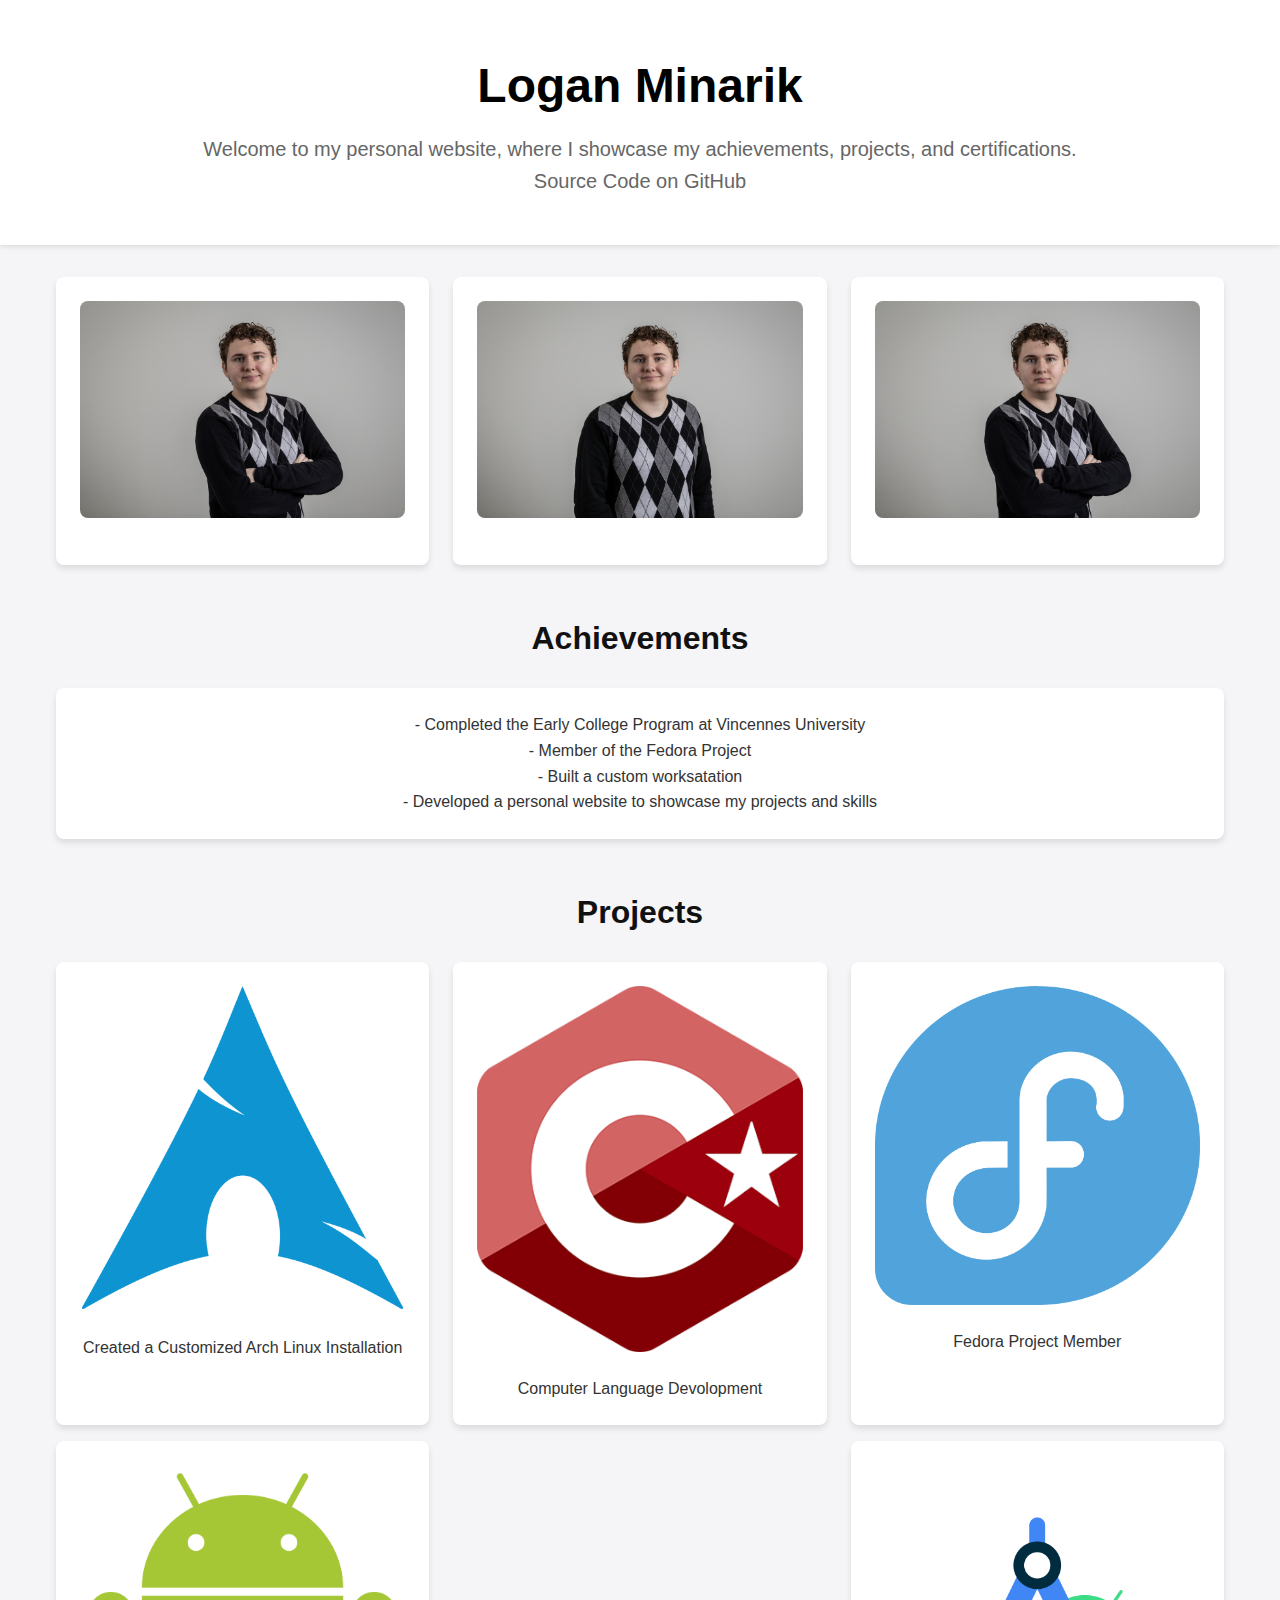
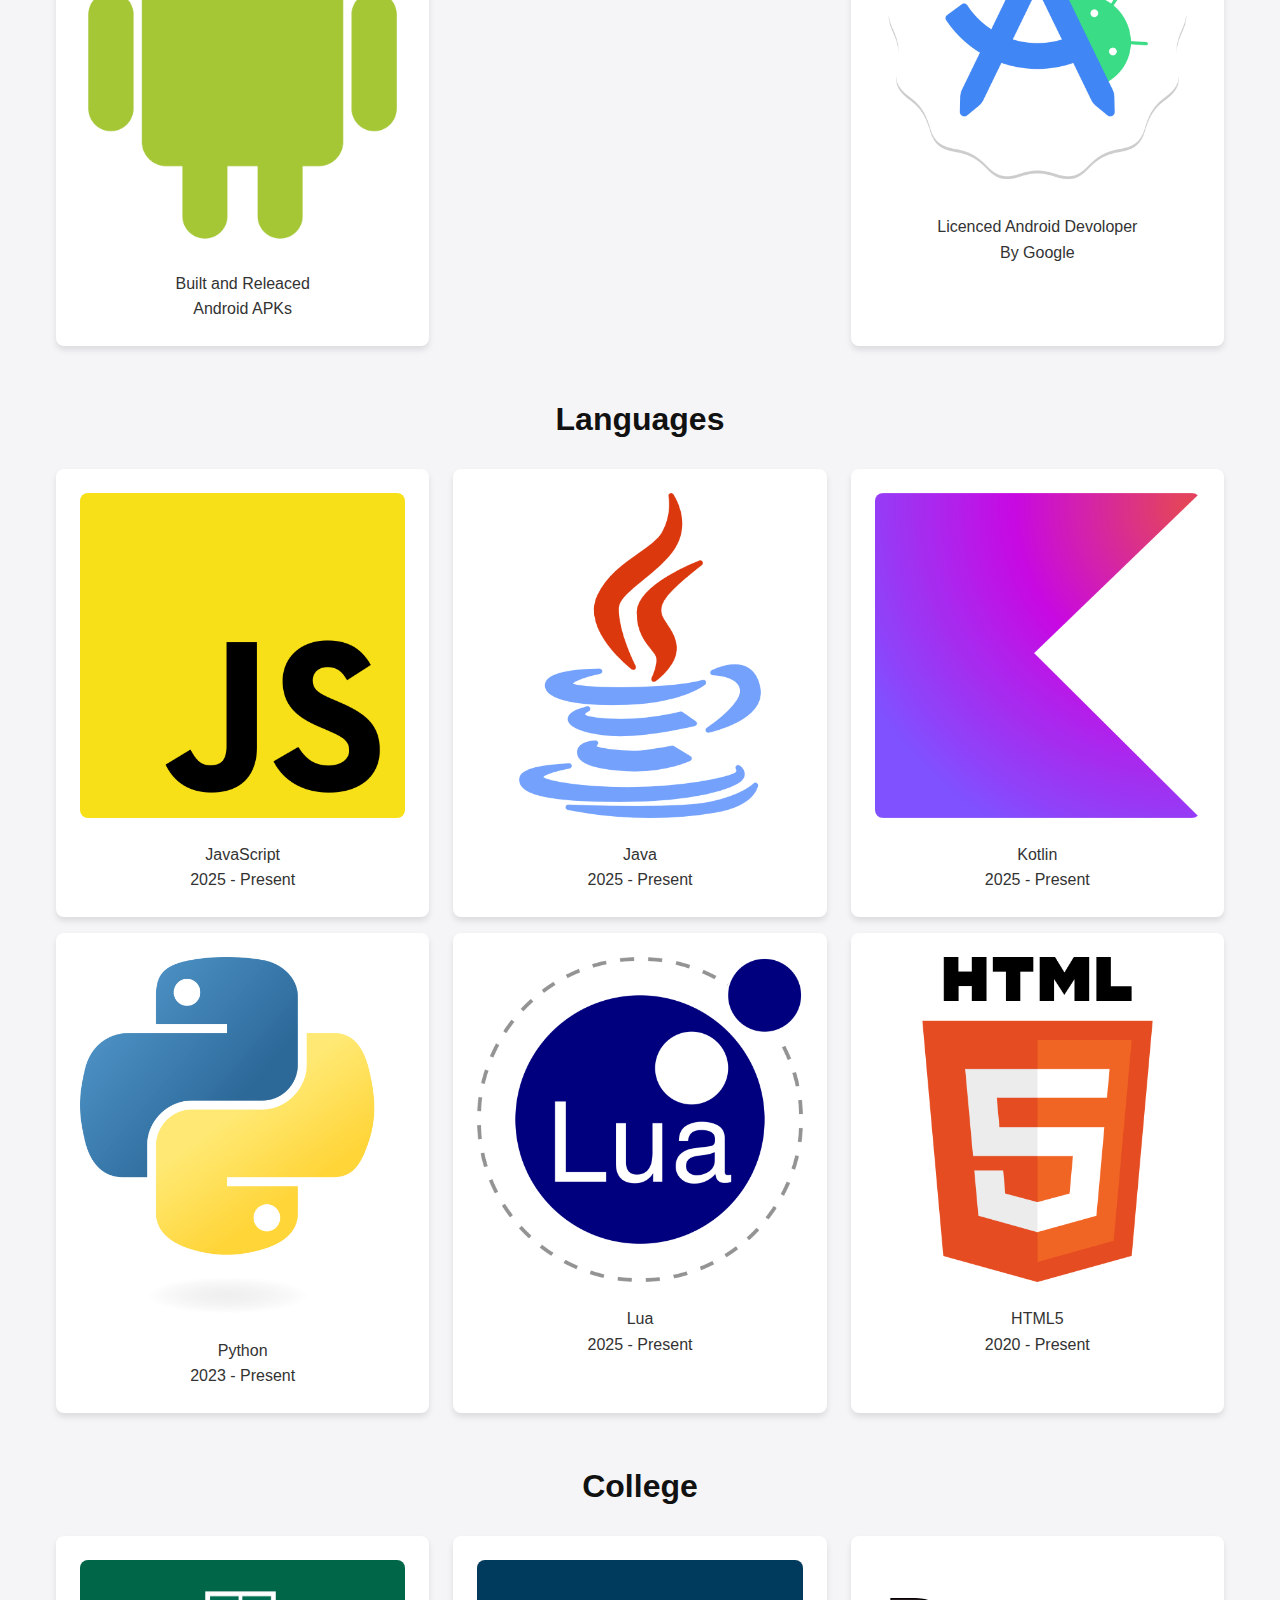
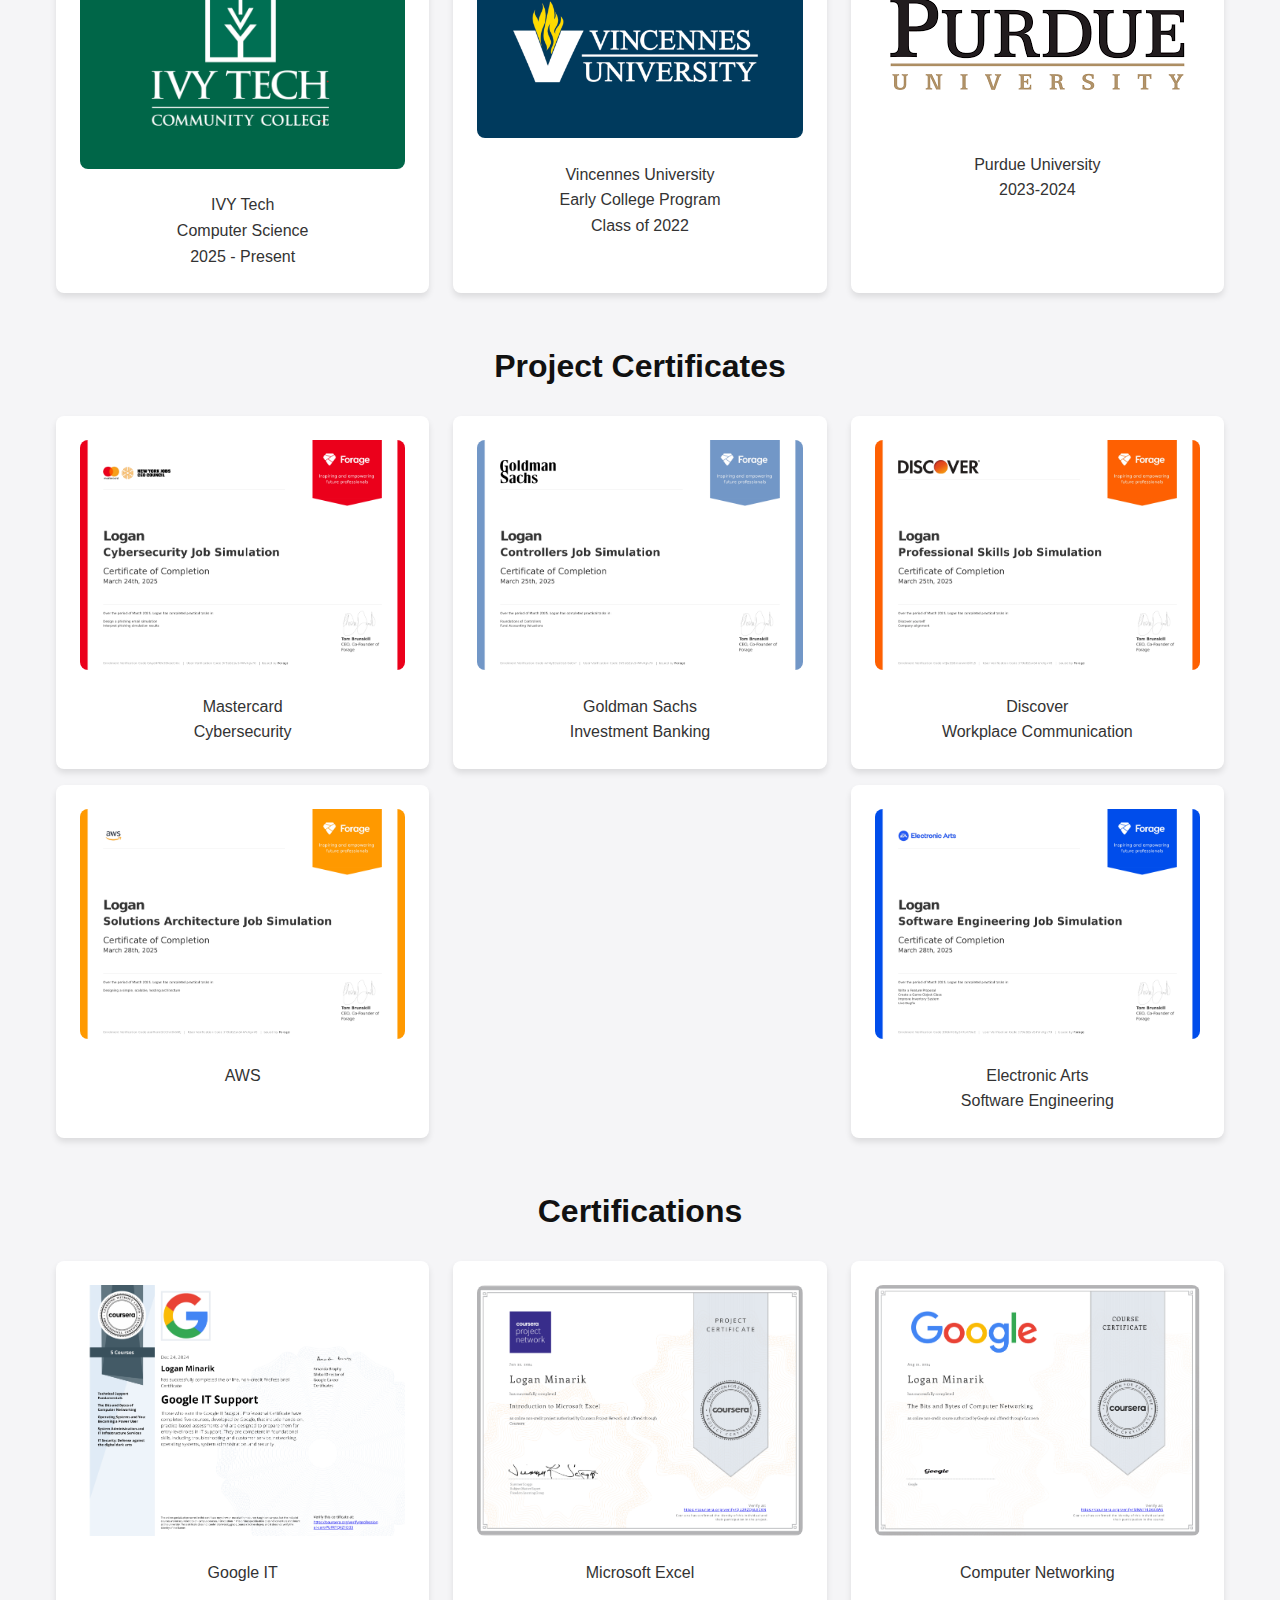
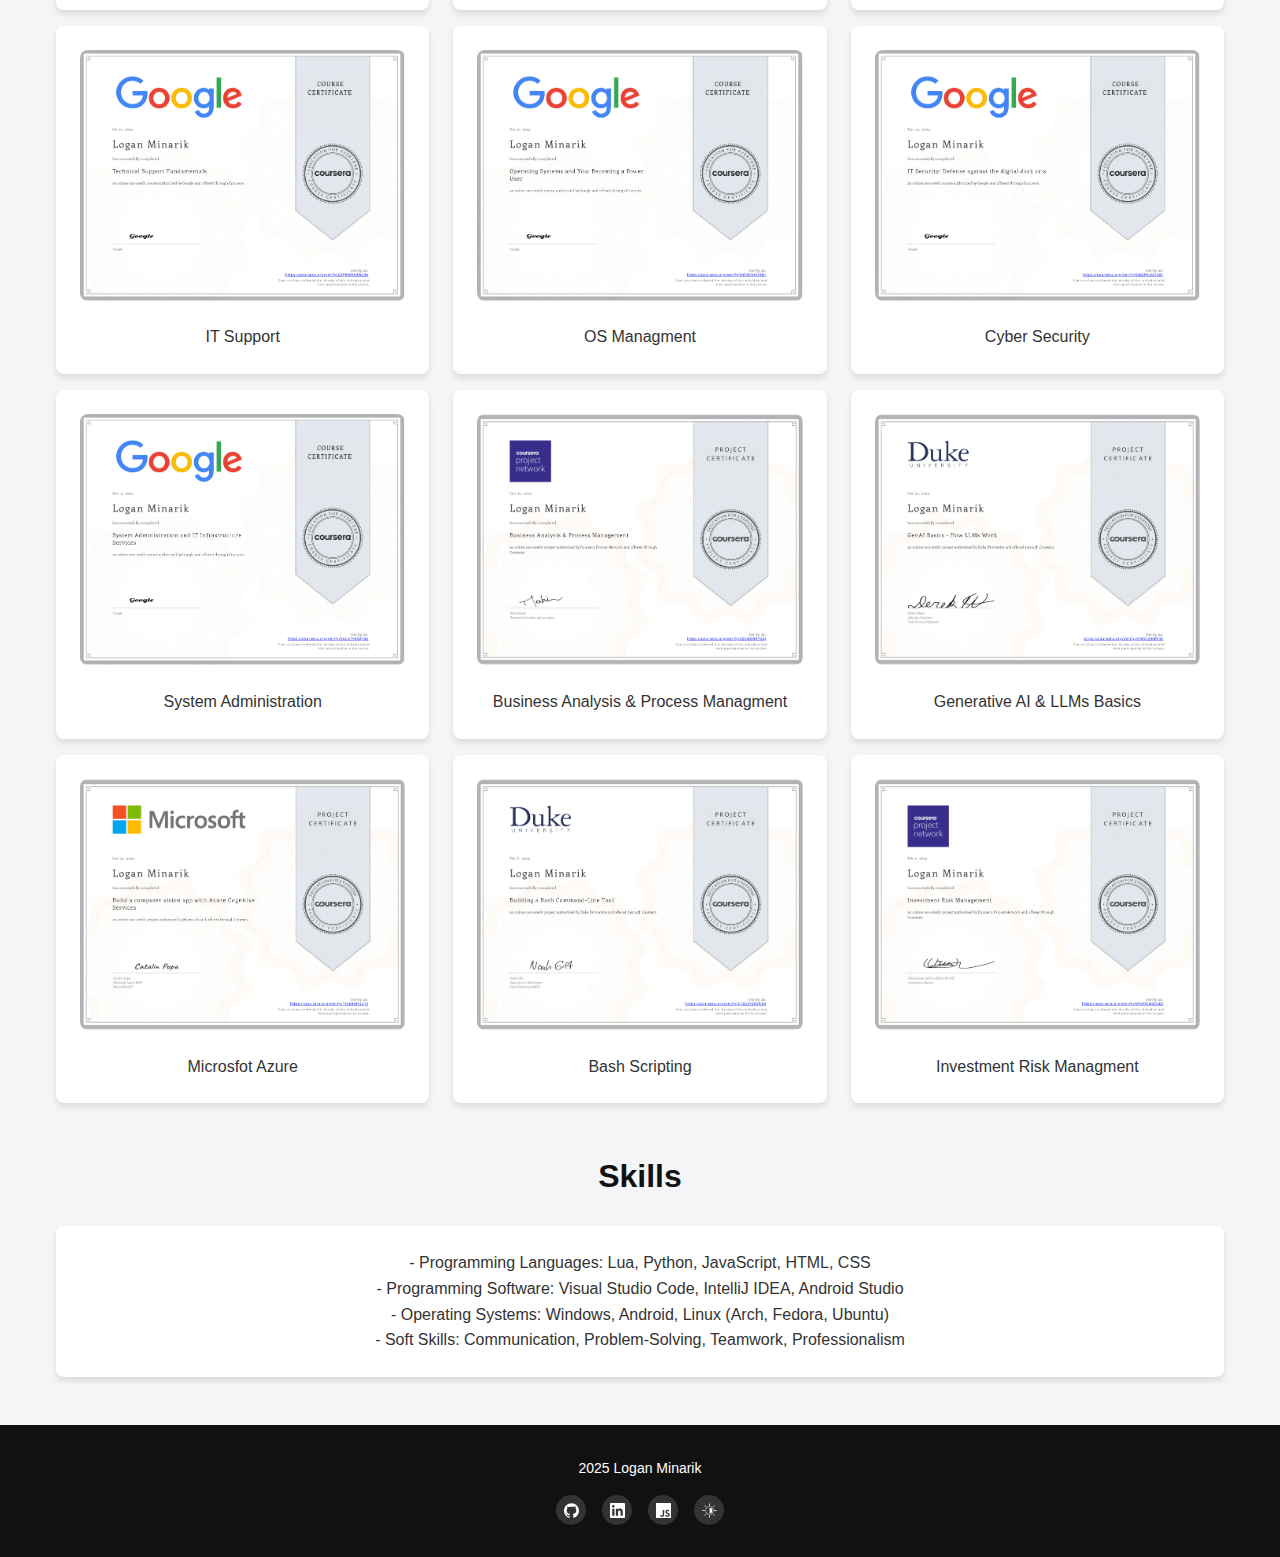
==== index.html @ 0fe046bb "Licenced" ====
<!DOCTYPE html>
<html lang="en">
<head>
    <!-- It is ment to look similar to an Apple UI, very very nice 🦊 btw-->
     <!-- Hey so this is ment to be a free template I made and I tried to make the notes as "very human" in terms of reading, If you have any Qs reach me out at WhatsApp or Facebook since thosee are my "profesional accounts" :3-->
    <meta charset="UTF-8">
    <meta name="viewport" content="width=device-width, initial-scale=1.0">
    <title>Logan Minarik | Personal Website</title>
    <link rel="stylesheet" href="styles.css">
    <style>
        * {
            margin: 0;
            padding: 0;
            box-sizing: border-box;
        }

        body {
            font-family: -apple-system, BlinkMacSystemFont, "Segoe UI", Roboto, "Helvetica Neue", Arial, sans-serif;
            color: #333;
            line-height: 1.6;
            background-color: #f5f5f7;
            margin: 0;
            transition: background-color 1.5s, color 1.5s;
        }

        body.dark-mode {
            background-color: #121212;
            color: #ffffff;
            filter: invert(1);
        }
       
        body.dark-mode header,
        body.dark-mode .card,
        body.dark-mode .yapping-box,
        body.dark-mode footer {
            background-color: #2c2c2c;
            color: #ffffff;
            filter: invert(1);
        }

        body.dark-mode .social-icons a {
            background-color: #333;
            filter: none; /* Keep icons the same in both modes */
        }

        body.dark-mode .social-icons a:hover {
            background-color: #007aff;
            filter: none; /* Keep icons the same in both modes */
        }

        header {
            text-align: center;
            padding: 3rem 1rem;
            background-color: #ffffff;
            box-shadow: 0 2px 5px rgba(0, 0, 0, 0.1);
            transition: background-color 1.5s, color 1.5s;
        }

        header h1 {
            font-size: 3rem;
            color: #000;
            margin-bottom: 0.5rem;
        }

        header p {
            font-size: 1.25rem;
            color: #666;
        }

        .container {
            max-width: 1200px;
            margin: 2rem auto;
            padding: 0 1rem;
        }

        section {
            margin-bottom: 3rem;
        }

        h2 {
            font-size: 2rem;
            margin-bottom: 1.5rem;
            color: #111;
            text-align: center;
        }

        .section-content {
            display: flex;
            flex-wrap: wrap;
            justify-content: space-between;
            gap: 1rem;
        }

        .card {
            background-color: #fff;
            padding: 1.5rem;
            border-radius: 8px;
            box-shadow: 0 4px 6px rgba(0, 0, 0, 0.1);
            flex: 1 1 calc(33.333% - 1rem);
            max-width: calc(33.333% - 1rem);
            text-align: center;
            transition: transform 0.3s ease, box-shadow 0.3s ease;
            cursor: pointer;
        }
        .card:hover {
            transform: scale(1.05);
            box-shadow: 0 10px 20px rgba(0, 0, 0, 0.2);
            z-index: 10;
        }

        .card img {
            max-width: 100%;
            height: auto;
            border-radius: 8px;
            margin-bottom: 1rem;
        }

        .pdf-upload {
            margin-top: 1rem;
            display: block;
            font-size: 0.875rem;
            color: #007aff;
            text-decoration: none;
        }

        footer {
            text-align: center;
            padding: 2rem 1rem;
            background-color: #111;
            color: #fff;
            font-size: 0.875rem;
            transition: background-color 0.3s, color 0.3s;
        }
        .social-icons {
            margin-top: 1rem;
            display: flex;
            justify-content: center;
            gap: 1rem;
        }
        .darkmodeButton {
            display: inline-flex;
            align-items: center;
            justify-content: center;
            width: 30px;
            height: 30px;
            background-color: #333;
            border-radius: 50%;
            text-decoration: none;
            transition: background-color-dark 0.3s ease;
        }
        .darkmodeButton img {
            width: 15px;
            height: 15px;
            filter: invert(1);
        }
        .social-icons a {
            display: inline-flex;
            align-items: center;
            justify-content: center;
            width: 30px;
            height: 30px;
            background-color: #333;
            border-radius: 50%;
            text-decoration: none;
            transition: background-color 0.3s ease, background-color 0.3s, color 0.3s;
        }

        .social-icons a img {
            width: 15px;
            height: 15px;
            filter: invert(1);
        }

        .social-icons a:hover {
            background-color: #007aff;
        }
        .yapping-box {
    background-color: #ffffff;
    color: #333;
    padding: 1.5rem;
    border-radius: 8px;
    box-shadow: 0 4px 6px rgba(0, 0, 0, 0.1);
    text-align: center;
    transition: background-color 1.5s, color 1.5s;
}


    </style>
</head>
<body>
     <script src="backend.js"></script>
     <script src="games/Untitled-3.pyowo"></script>
    <header>
        <h1>Logan Minarik</h1>
        <p>Welcome to my personal website, where I showcase my achievements, projects, and certifications.</p>
        <p>Source Code on GitHub</p>
        
    </header>

    <main class="container">
        <section>
            <div class="section-content">
                <div class="card">
                    <img src="pictures/HeadShots/ivy-02-11-25-9125.jpg" alt="Profile Picture">
                </div>
                <div class="card">
                    <img src="pictures/HeadShots/ivy-02-11-25-9126.jpg" alt="Profile Picture">
                </div>
                <div class="card">
                    <img src="pictures/HeadShots/ivy-02-11-25-9124.jpg" alt="Profile Picture">
                </div>

            </div>
        </section>
        
        <section>
            <h2>Achievements</h2>
            <div class="yapping-box">
                <p>
                    - Completed the Early College Program at Vincennes University<br>
                    - Member of the Fedora Project<br>
                    - Built a custom worksatation<br>
                    - Developed a personal website to showcase my projects and skills<br>
                </p>
            </div>
        </section>

        <section>
            <h2>Projects</h2>
            <div class="section-content">
                <div class="card">
                    <img src="icons/archlinux.png" alt="Project Image">
                    <p>Created a Customized Arch Linux Installation</p>
                </div>
                <!-- Note for self add more cards as needed -->
                <div class="card">
                    <img href="https://www.linkedin.com/in/logan-minarik-9897492a4/" src="icons/C★_Logo.png" alt="Project Image">
                    <p>Computer Language Devolopment</p>
                </div>

                <div class="card">
                    <img src="icons/Fedora_icon_(2021).png" alt="Project Image">
                    <p>Fedora Project Member</p>
                </div>
                <div class="card">
                    <img src="icons/Android.png" alt="Project Image">
                    <p>Built and Releaced</p>
                    <p>Android APKs</p>
                </div> 
                <div class="card">
                    <img src="icons/AndroidStudio.png" alt="Project Image">
                    <p>Licenced Android Devoloper</p>
                    <p>By Google</p>
                    
                </div>
                
            </div>
            
        </section>

        <section>
            <h2>Languages</h2>
            <div class="section-content">
            

            <div class="card">
                <img src="icons/JavaScript.png" alt="Project Image">
                <p>JavaScript</p>
                <p>2025 - Present</p>
            </div>
            <div class="card">
                <img src="icons/Java.png" alt="Project Image">
                <p>Java</p>
                <p>2025 - Present</p>
            </div>
            <div class="card">
                <img src="icons/Kotlin.png" alt="Project Image">
                <p>Kotlin</p>
                <p>2025 - Present</p>
            </div>
            <div class="card">
                <img src="icons/Pyhton.png" alt="Project Image">
                <p>Python</p>
                <p>2023 - Present</p>
            </div>
            <div class="card">
                <img src="icons/Lua.png" alt="Project Image">
                <p>Lua</p>
                <p>2025 - Present</p>
            </div>
            <div class="card">
                <img src="icons/HTML5.png" alt="Project Image">
                <p>HTML5</p>
                <p>2020 - Present</p>
        </section>

        <section>
            <h2>College</h2>
            <div class="section-content">
                <div class="card">
                    <img src="icons/Ivy-tech-hori.webp" alt="College Image">
                    <p>IVY Tech</p>
                    <p>Computer Science</p>
                    <p>2025 - Present</p>
                </div>
                <div class="card">
                    <img src="icons/Screen-Shot-2023-02-27-at-6.23.55-PM.png" alt="College Image">
                    <p>Vincennes University</p>
                    <p>Early College Program</p>
                    <p>Class of 2022</p>
                </div>
                <div class="card">
                    <img src="icons/Purdue.png" alt="College Image">
                    <p>Purdue University</p>
                    <p></p>
                    <p>2023-2024</p>
                </div>
                <!-- Hehe same as last add more cards as needed -->
            </div>
        </section>

        <section>
            <h2>Project Certificates</h2>
            <div class="section-content">
                <div class="card">
                    <img src="pdfs→png/MasterCardCybersecurityJobSim.png" alt="Project Image">
                    <p>Mastercard</p>
                    <p>Cybersecurity</p>
                </div>

                <div class="card">
                    <img src="pdfs→png/Forage Goldman Sachs.png" alt="Project Image">
                    <p>Goldman Sachs</p>
                    <p>Investment Banking</p>
                </div>
                <div class="card">
                    <img src="pdfs→webp/Forage Discover.webp" alt="Project Image">
                    <p>Discover</p>
                    <p>Workplace Communication</p>
                </div>
                <div class="card">
                    <img src="pdfs→png/Forage AWS.png" alt="Project Image">
                    <p>AWS</p>
                    <p></p>
                </div>
                <div class="card">
                    <img src="pdfs→png/Forage EA.png" alt="Project Image">
                    <p>Electronic Arts</p>
                    <p>Software Engineering</p>
                </div>
            </div>
        </section>

        <section>
            <h2>Certifications</h2>
            <div class="section-content">
                <div class="card">
                    <img src="pdfs→png/Coursera PUFRTQXZ1D33.png" alt="Project Image">
                    <p>Google IT</p>
                    <a class="image/png" img src="Coursera PUFRTQXZ1D33.png" target=""></a>
                
                </div>
                <div class="card">
                    <img src="pdfs→png/Coursera QU2RZQ6LECKN.png" alt="Project Image">
                    <p>Microsoft Excel</p>
                    <a class="image/png" img src="Coursera PUFRTQXZ1D33.png" target=""></a>
                
                </div>
                <div class="card">
                    <img src="pdfs→png/Coursera MNA174D6X4WS.png" alt="Project Image">
                    <p>Computer Networking</p>
                    <a class="image/png" img src="Coursera PUFRTQXZ1D33.png" target=""></a>
                
                </div>
                <div class="card">
                    <img src="pdfs→png/Coursera CXPRWHR3WL9A.png" alt="Project Image">
                    <p>IT Support</p>
                    <a class="image/png" img src="Coursera PUFRTQXZ1D33.png" target=""></a>
                
                </div>
                <div class="card">
                    <img src="pdfs→png/Coursera 94V8VNJX19B1.png" alt="Project Image">
                    <p>OS Managment</p>
                    <a class="image/png" img src="Coursera PUFRTQXZ1D33.png" target=""></a>
                
                </div>
                <div class="card">
                    <img src="pdfs→png/Coursera 546ZPAUUYU81.png" alt="Project Image">
                    <p>Cyber Security</p>
                    <a class="image/png" img src="Coursera PUFRTQXZ1D33.png" target=""></a>
                
                </div>
                <div class="card">
                    <img src="pdfs→png/Coursera 5KLNTY03QY4K.png" alt="Project Image">
                    <p>System Administration</p>
                    <a class="image/png" img src="Coursera PUFRTQXZ1D33.png" target=""></a>
                
                </div>
                <div class="card">
                    <img src="pdfs→png/Coursera XZC8IDRKYGXJ.png" alt="Project Image">
                    <p>Business Analysis & Process Managment</p>
                    <a class="image/png" img src="Coursera PUFRTQXZ1D33.png" target=""></a>
                </div>
                <div class="card">
                    <img src="pdfs→png/Coursera ICW7L930RF3S.png" alt="Project Image">
                    <p>Generative AI & LLMs Basics</p>
                    <a class="image/png" img src="Coursera PUFRTQXZ1D33.png" target=""></a>
                </div>
                
                <div class="card">
                    <img src="pdfs→png/Coursera 11S6BIBYLSTS.png" alt="Project Image">
                    <p>Microsfot Azure</p>
                    <a class="image/png" img src="Coursera PUFRTQXZ1D33.png" target=""></a>
                </div>
                <div class="card">
                    <img src="pdfs→png/Coursera C7GI3Y2YQK3H.png" alt="Project Image">
                    <p>Bash Scripting</p>
                    <a class="image/png" img src="Coursera PUFRTQXZ1D33.png" target=""></a>
                </div>
                <div class="card">
                    <img src="pdfs→png/Coursera HPVAYCN3CGEE.png" alt="Project Image">
                    <p>Investment Risk Managment</p>
                    <a class="image/png" img src="Coursera PUFRTQXZ1D33.png" target=""></a>
                </div>
            </div>
        <!-- Add more cards as needed :3 -->
        </section>
        <section>
            <h2>Skills</h2>
            <div class="yapping-box">
                <p>
                    - Programming Languages: Lua, Python, JavaScript, HTML, CSS<br>
                    - Programming Software: Visual Studio Code, IntelliJ IDEA, Android Studio<br>
                    - Operating Systems: Windows, Android, Linux (Arch, Fedora, Ubuntu)<br>
                    - Soft Skills: Communication, Problem-Solving, Teamwork, Professionalism<br>
                </p>
            </div>
        </section>
    </main>

    <footer>
        2025 Logan Minarik
        <div class="social-icons">
            <a href="https://github.com/LoganMinarik" target="_blank"><img src="icons/github.svg" alt="GitHub"></a>
            <a href="https://www.linkedin.com/in/logan-minarik-9897492a4/" target="_blank"><img src="icons/linkedin.svg" alt="LinkedIn"></a>
            <a href="https://loganminarik.github.io/DungeonJS/" target="_blank"><img src="icons/javascript.svg" alt="Game"></a>
            <a herf="dark-mode-toggle" id="dark-mode-toggle" target="_blank"><img src ="icons/darkmode.png"></a>  
        </div>
            <!-- Add more icons here -->
    </footer>
</body>
</html>
<!--To anyone reading this, Thankyou-->
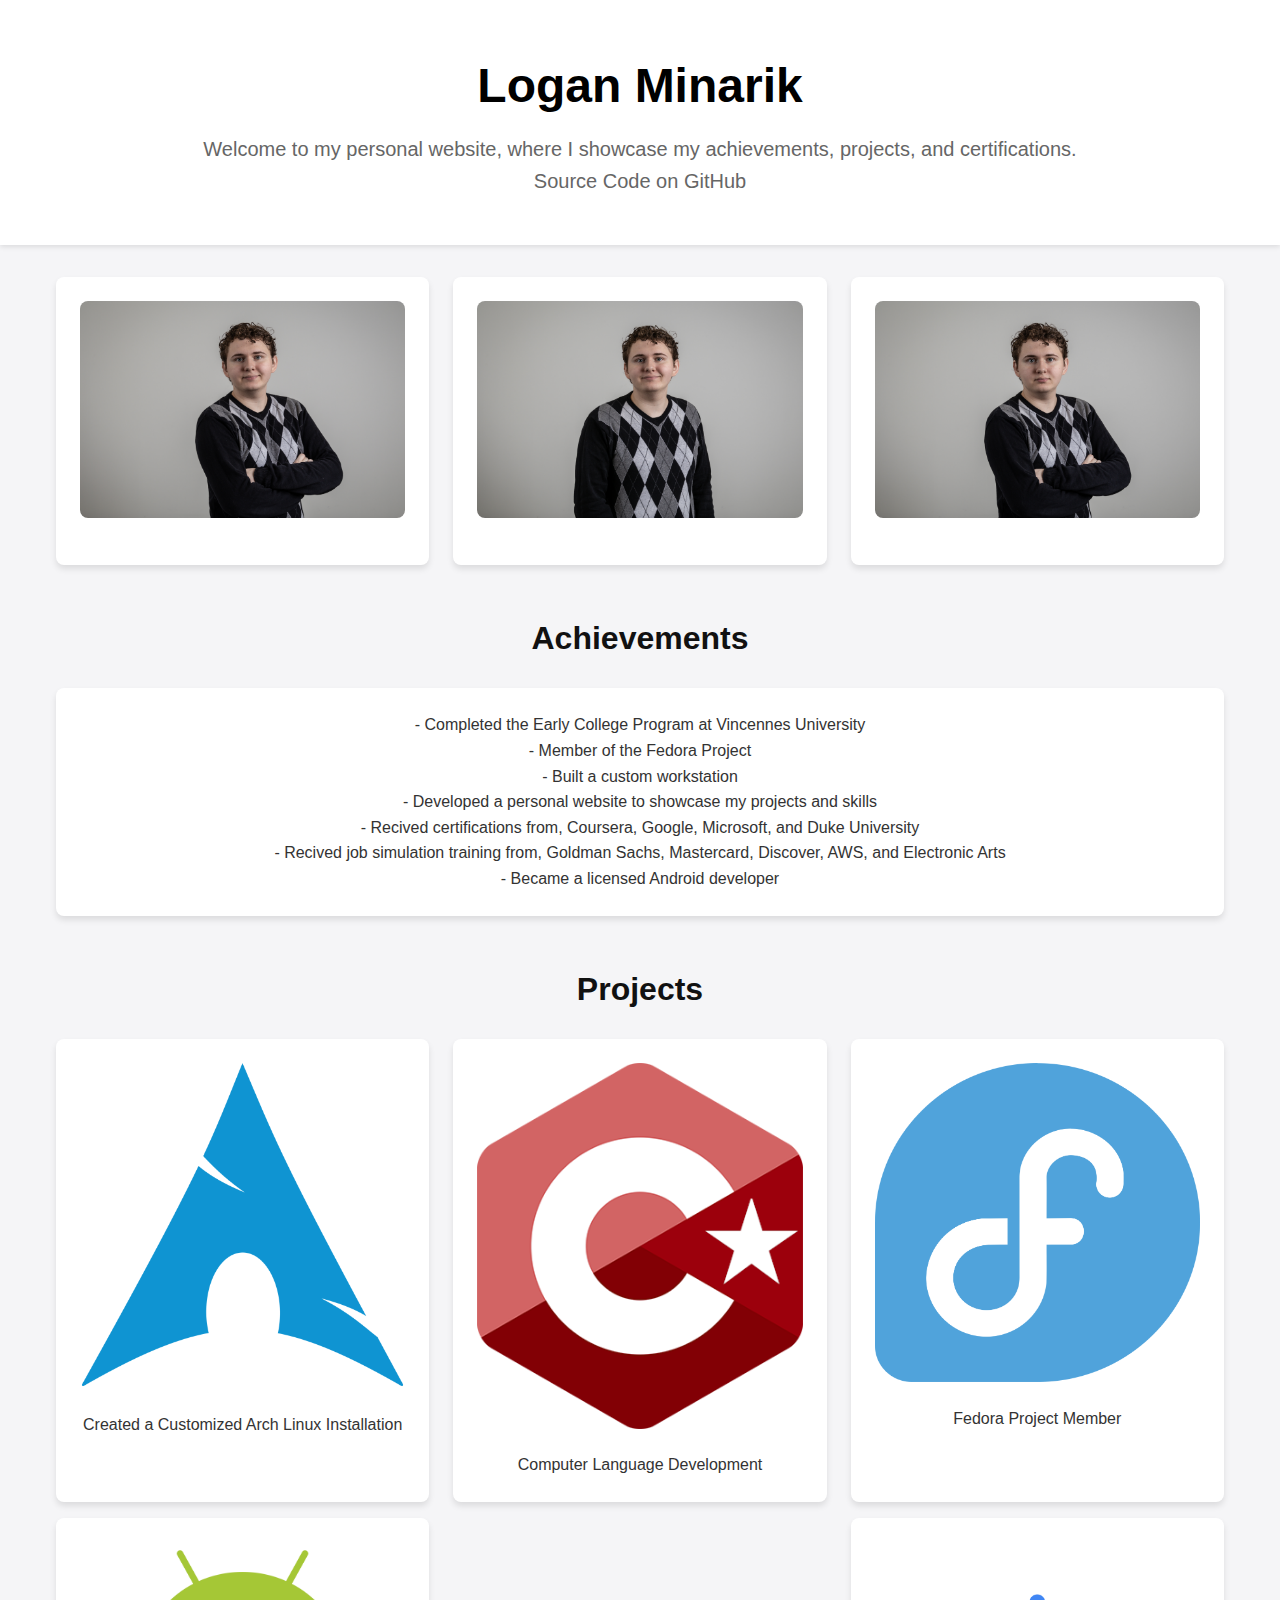
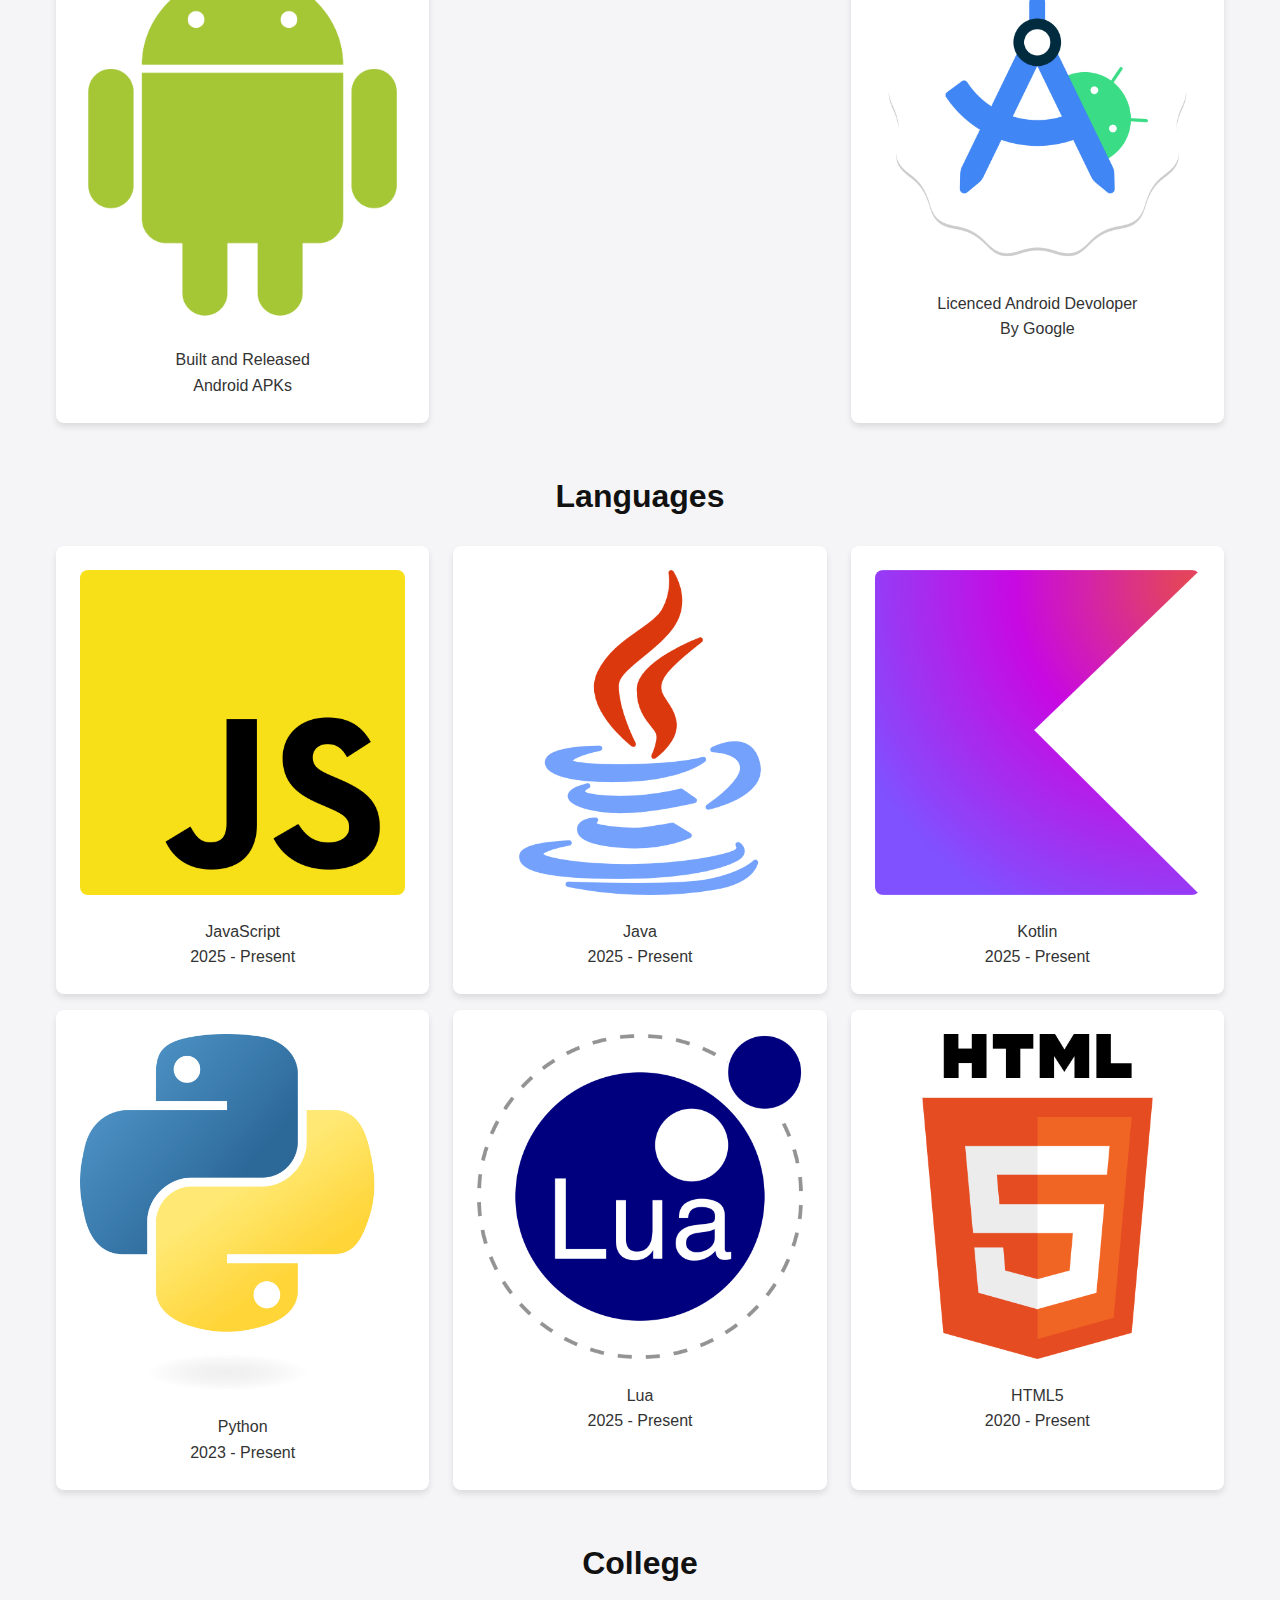
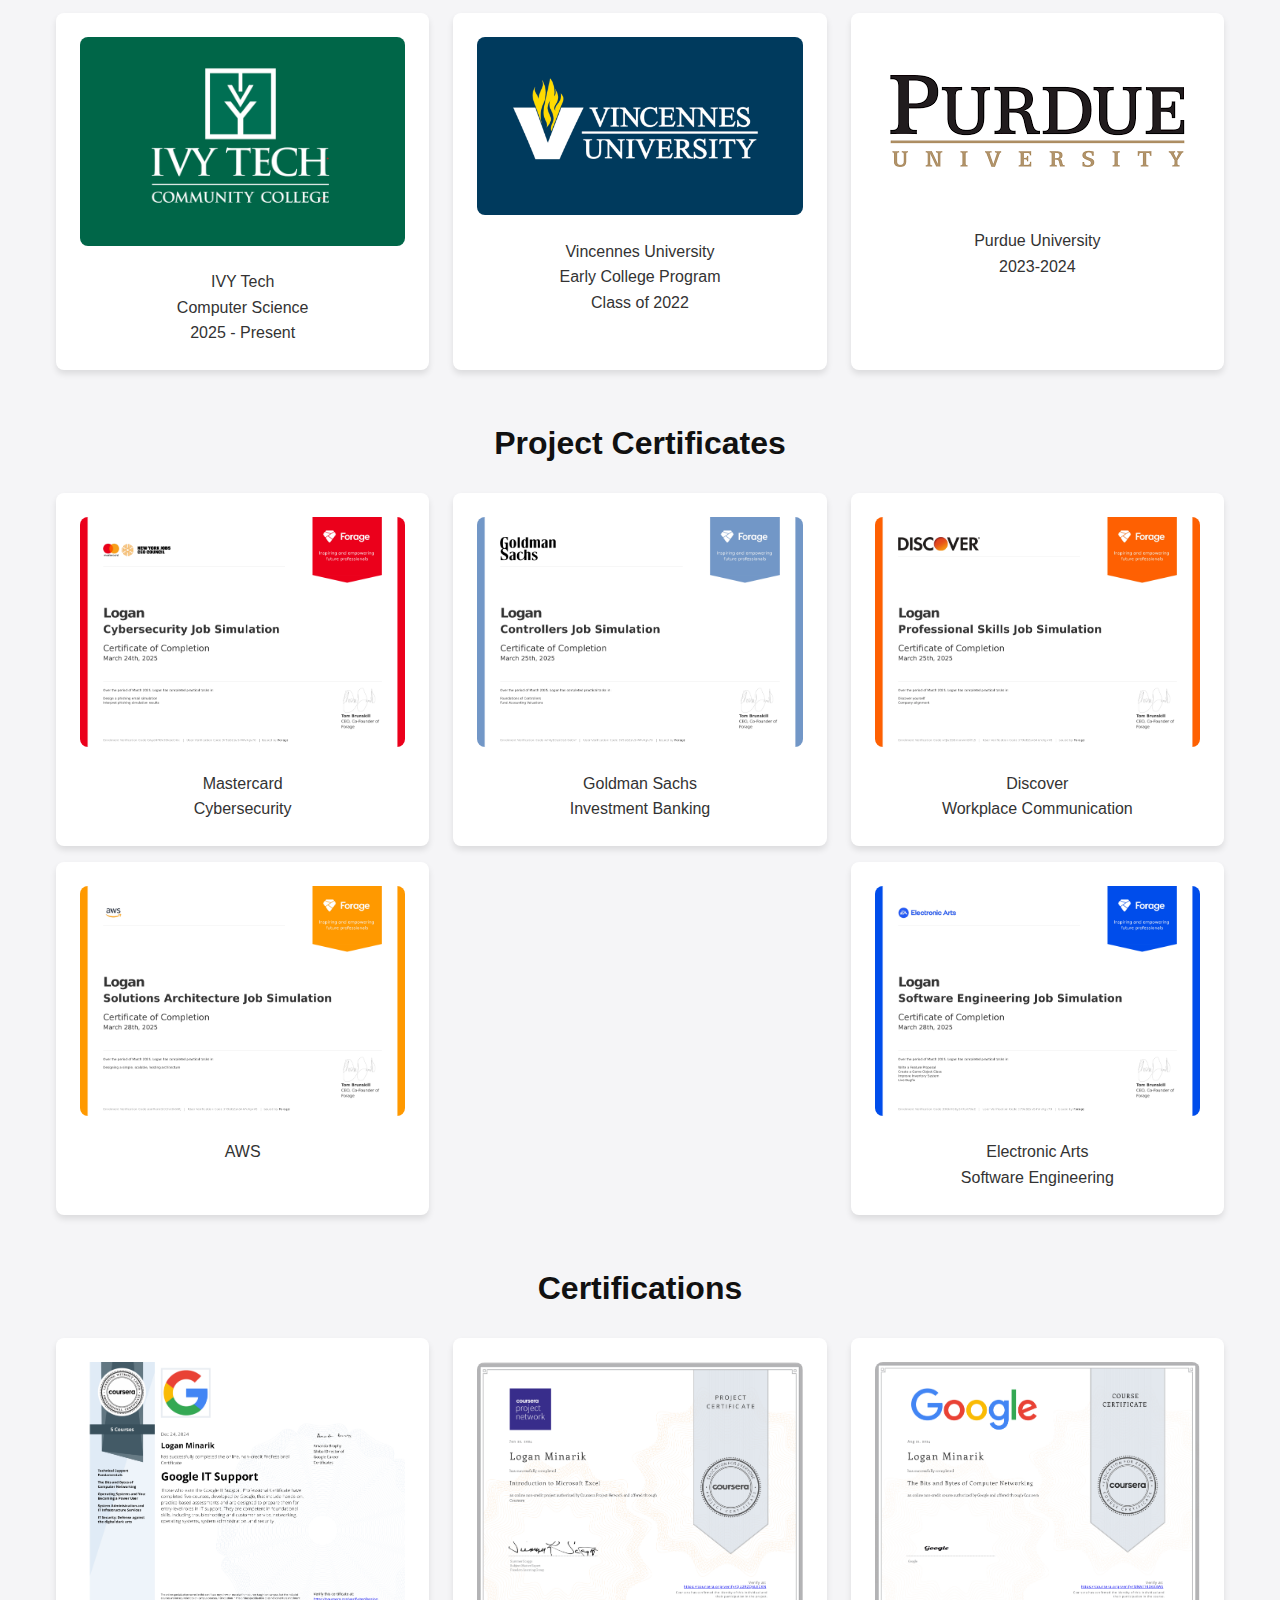
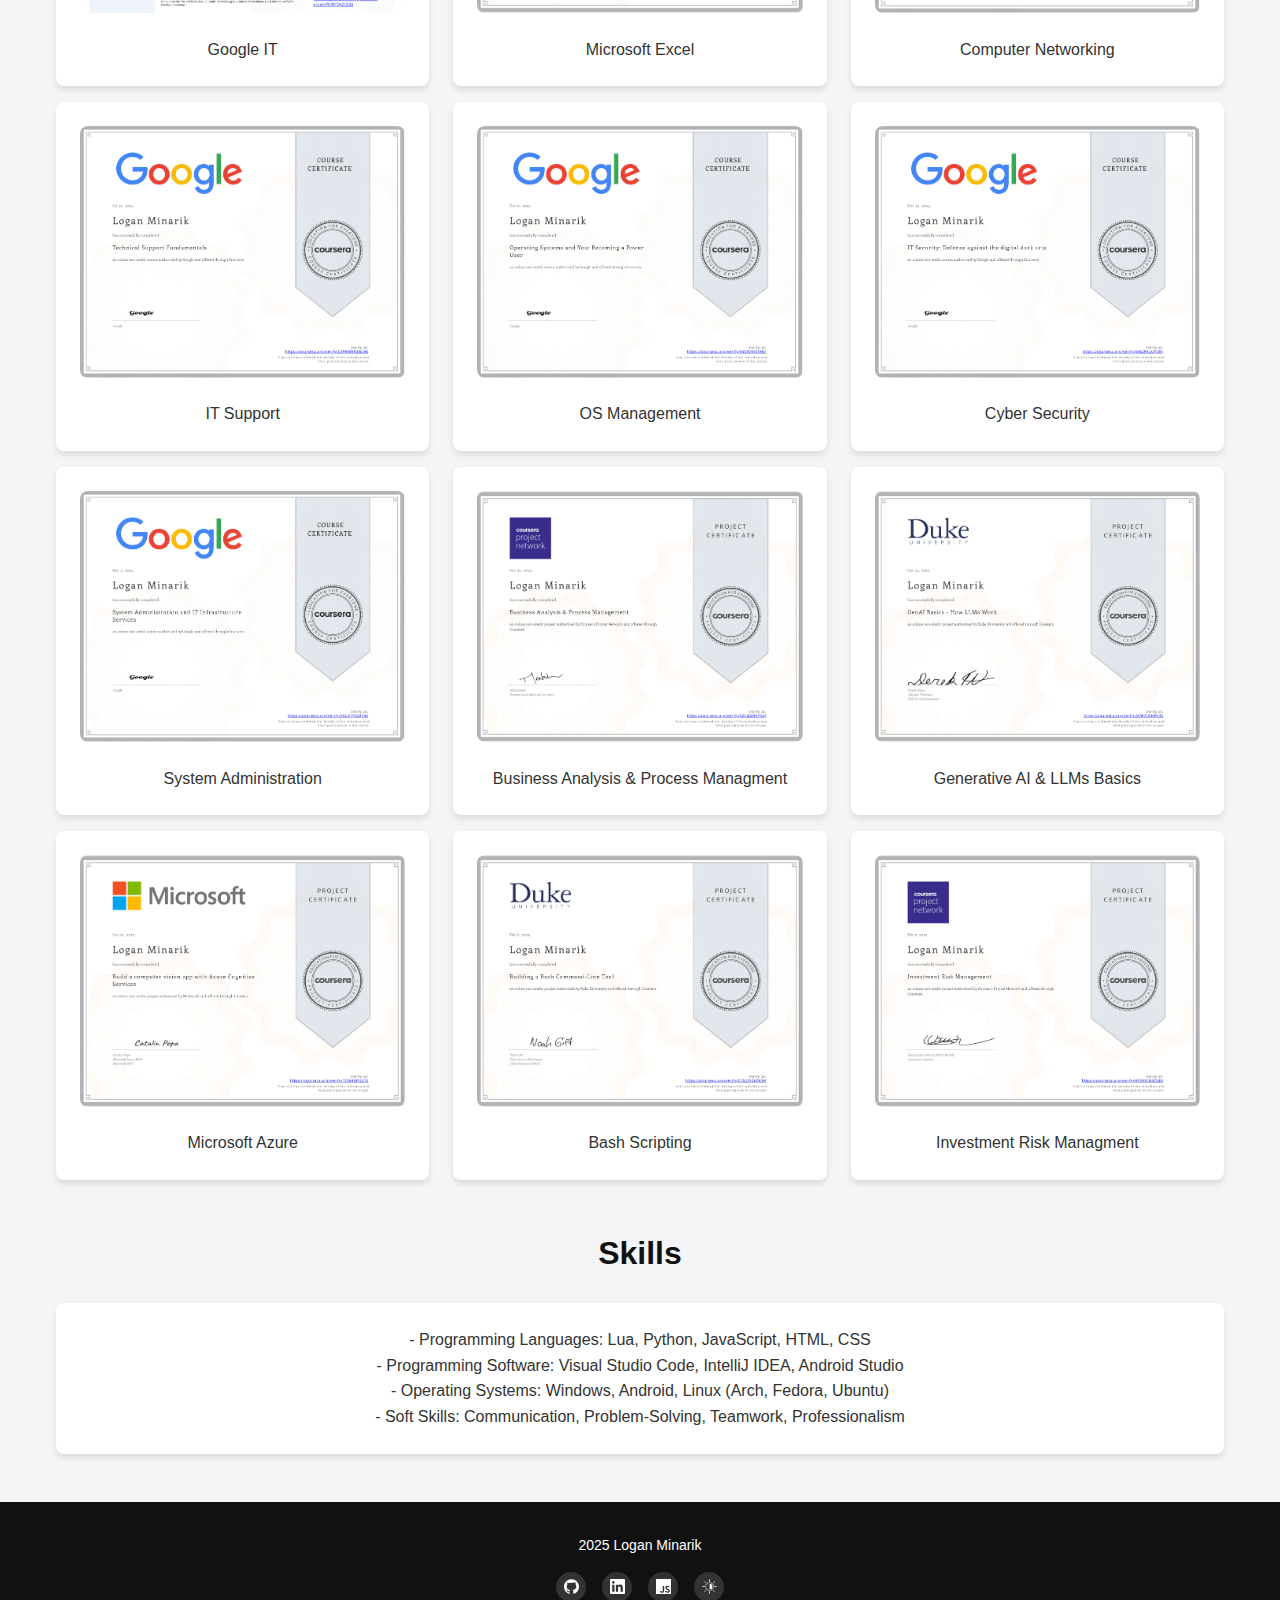
==== commit fbd9514c: "I fixed some spelling mistakes" ====
--- a/index.html
+++ b/index.html
@@ -219,8 +219,11 @@
                 <p>
                     - Completed the Early College Program at Vincennes University<br>
                     - Member of the Fedora Project<br>
-                    - Built a custom worksatation<br>
+                    - Built a custom workstation<br>
                     - Developed a personal website to showcase my projects and skills<br>
+                    - Recived certifications from, Coursera, Google, Microsoft, and Duke University<br>
+                    - Recived job simulation training from, Goldman Sachs, Mastercard, Discover, AWS, and Electronic Arts<br>
+                    - Became a licensed Android developer<br>
                 </p>
             </div>
         </section>
@@ -235,7 +238,7 @@
                 <!-- Note for self add more cards as needed -->
                 <div class="card">
                     <img href="https://www.linkedin.com/in/logan-minarik-9897492a4/" src="icons/C★_Logo.png" alt="Project Image">
-                    <p>Computer Language Devolopment</p>
+                    <p>Computer Language Development</p>
                 </div>
 
                 <div class="card">
@@ -244,7 +247,7 @@
                 </div>
                 <div class="card">
                     <img src="icons/Android.png" alt="Project Image">
-                    <p>Built and Releaced</p>
+                    <p>Built and Released</p>
                     <p>Android APKs</p>
                 </div> 
                 <div class="card">
@@ -279,7 +282,7 @@
                 <p>2025 - Present</p>
             </div>
             <div class="card">
-                <img src="icons/Pyhton.png" alt="Project Image">
+                <img src="icons/Python.png" alt="Project Image">
                 <p>Python</p>
                 <p>2023 - Present</p>
             </div>
@@ -380,7 +383,7 @@
                 </div>
                 <div class="card">
                     <img src="pdfs→png/Coursera 94V8VNJX19B1.png" alt="Project Image">
-                    <p>OS Managment</p>
+                    <p>OS Management</p>
                     <a class="image/png" img src="Coursera PUFRTQXZ1D33.png" target=""></a>
                 
                 </div>
@@ -409,7 +412,7 @@
                 
                 <div class="card">
                     <img src="pdfs→png/Coursera 11S6BIBYLSTS.png" alt="Project Image">
-                    <p>Microsfot Azure</p>
+                    <p>Microsoft Azure</p>
                     <a class="image/png" img src="Coursera PUFRTQXZ1D33.png" target=""></a>
                 </div>
                 <div class="card">
@@ -433,6 +436,7 @@
                     - Programming Software: Visual Studio Code, IntelliJ IDEA, Android Studio<br>
                     - Operating Systems: Windows, Android, Linux (Arch, Fedora, Ubuntu)<br>
                     - Soft Skills: Communication, Problem-Solving, Teamwork, Professionalism<br>
+                    
                 </p>
             </div>
         </section>
@@ -444,7 +448,7 @@
             <a href="https://github.com/LoganMinarik" target="_blank"><img src="icons/github.svg" alt="GitHub"></a>
             <a href="https://www.linkedin.com/in/logan-minarik-9897492a4/" target="_blank"><img src="icons/linkedin.svg" alt="LinkedIn"></a>
             <a href="https://loganminarik.github.io/DungeonJS/" target="_blank"><img src="icons/javascript.svg" alt="Game"></a>
-            <a herf="dark-mode-toggle" id="dark-mode-toggle" target="_blank"><img src ="icons/darkmode.png"></a>  
+            <a href="dark-mode-toggle" id="dark-mode-toggle" target="_blank"><img src ="icons/darkmode.png"></a>  
         </div>
             <!-- Add more icons here -->
     </footer>
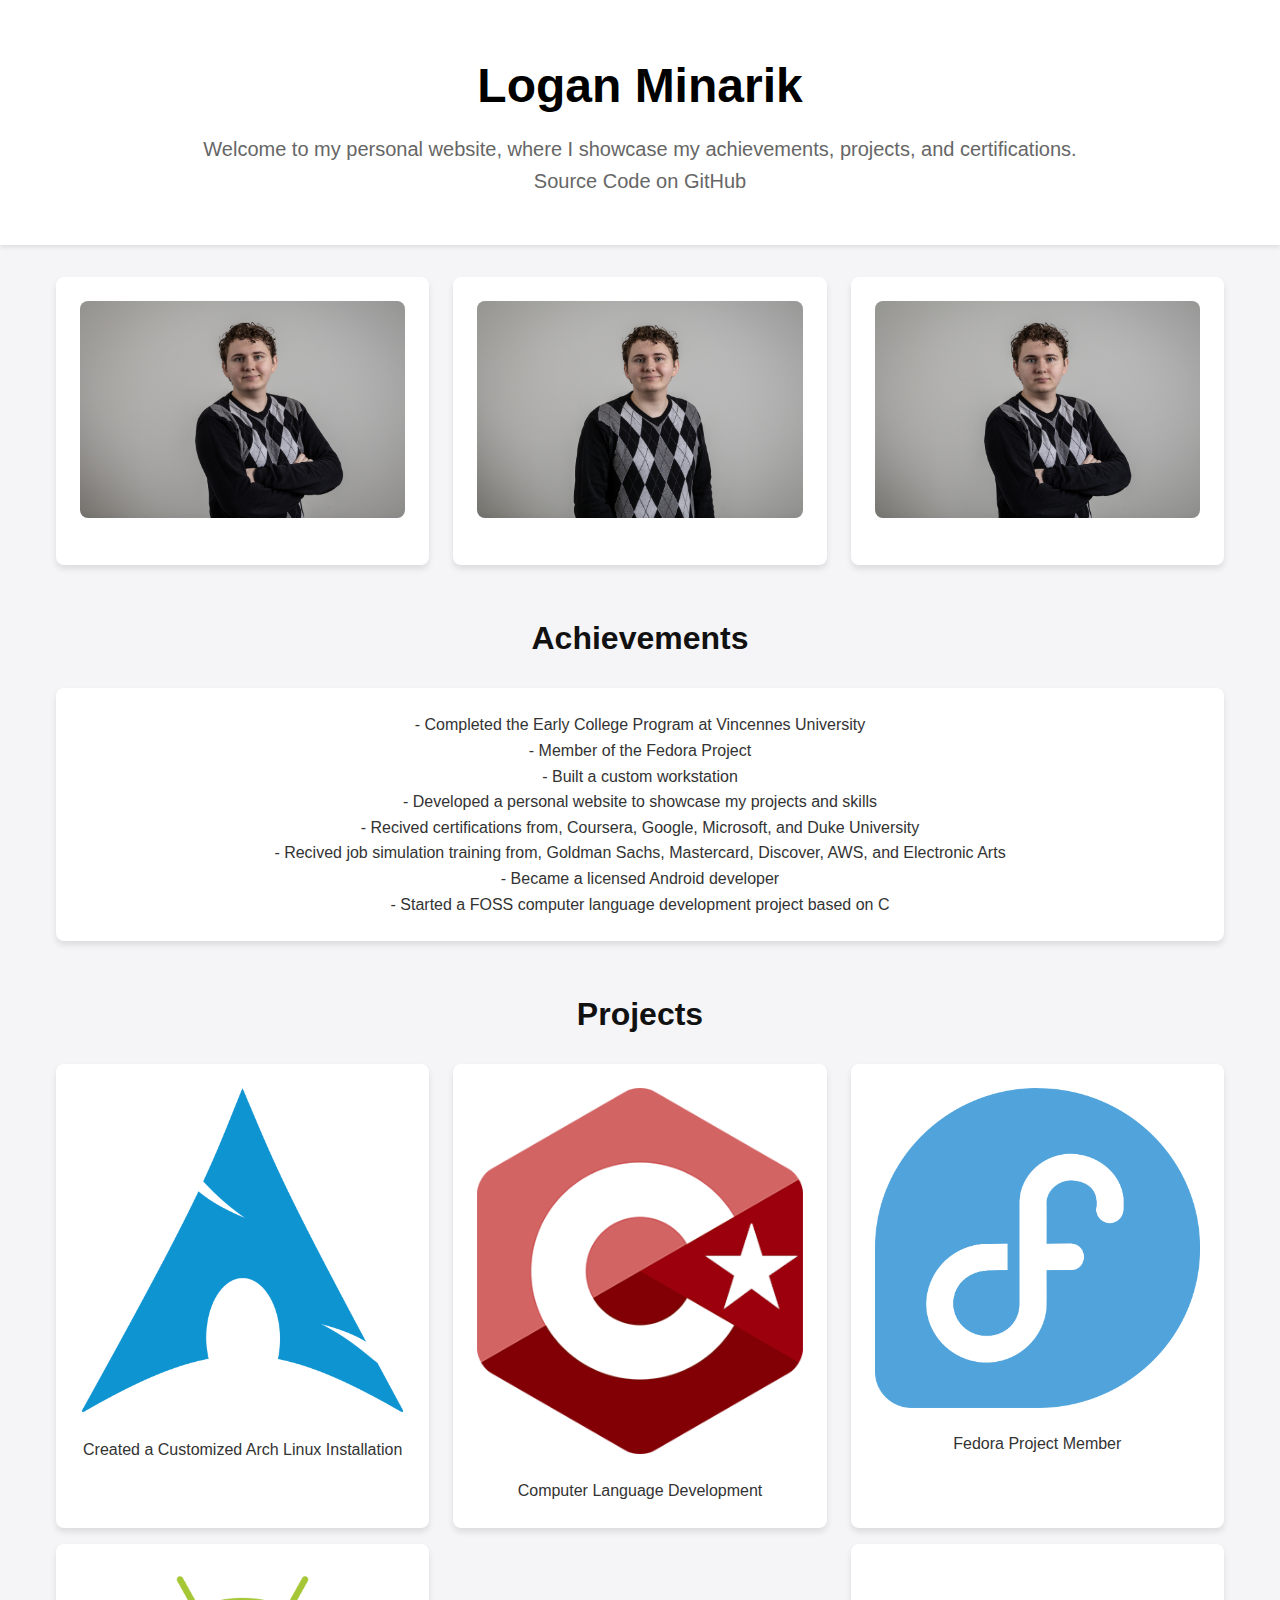
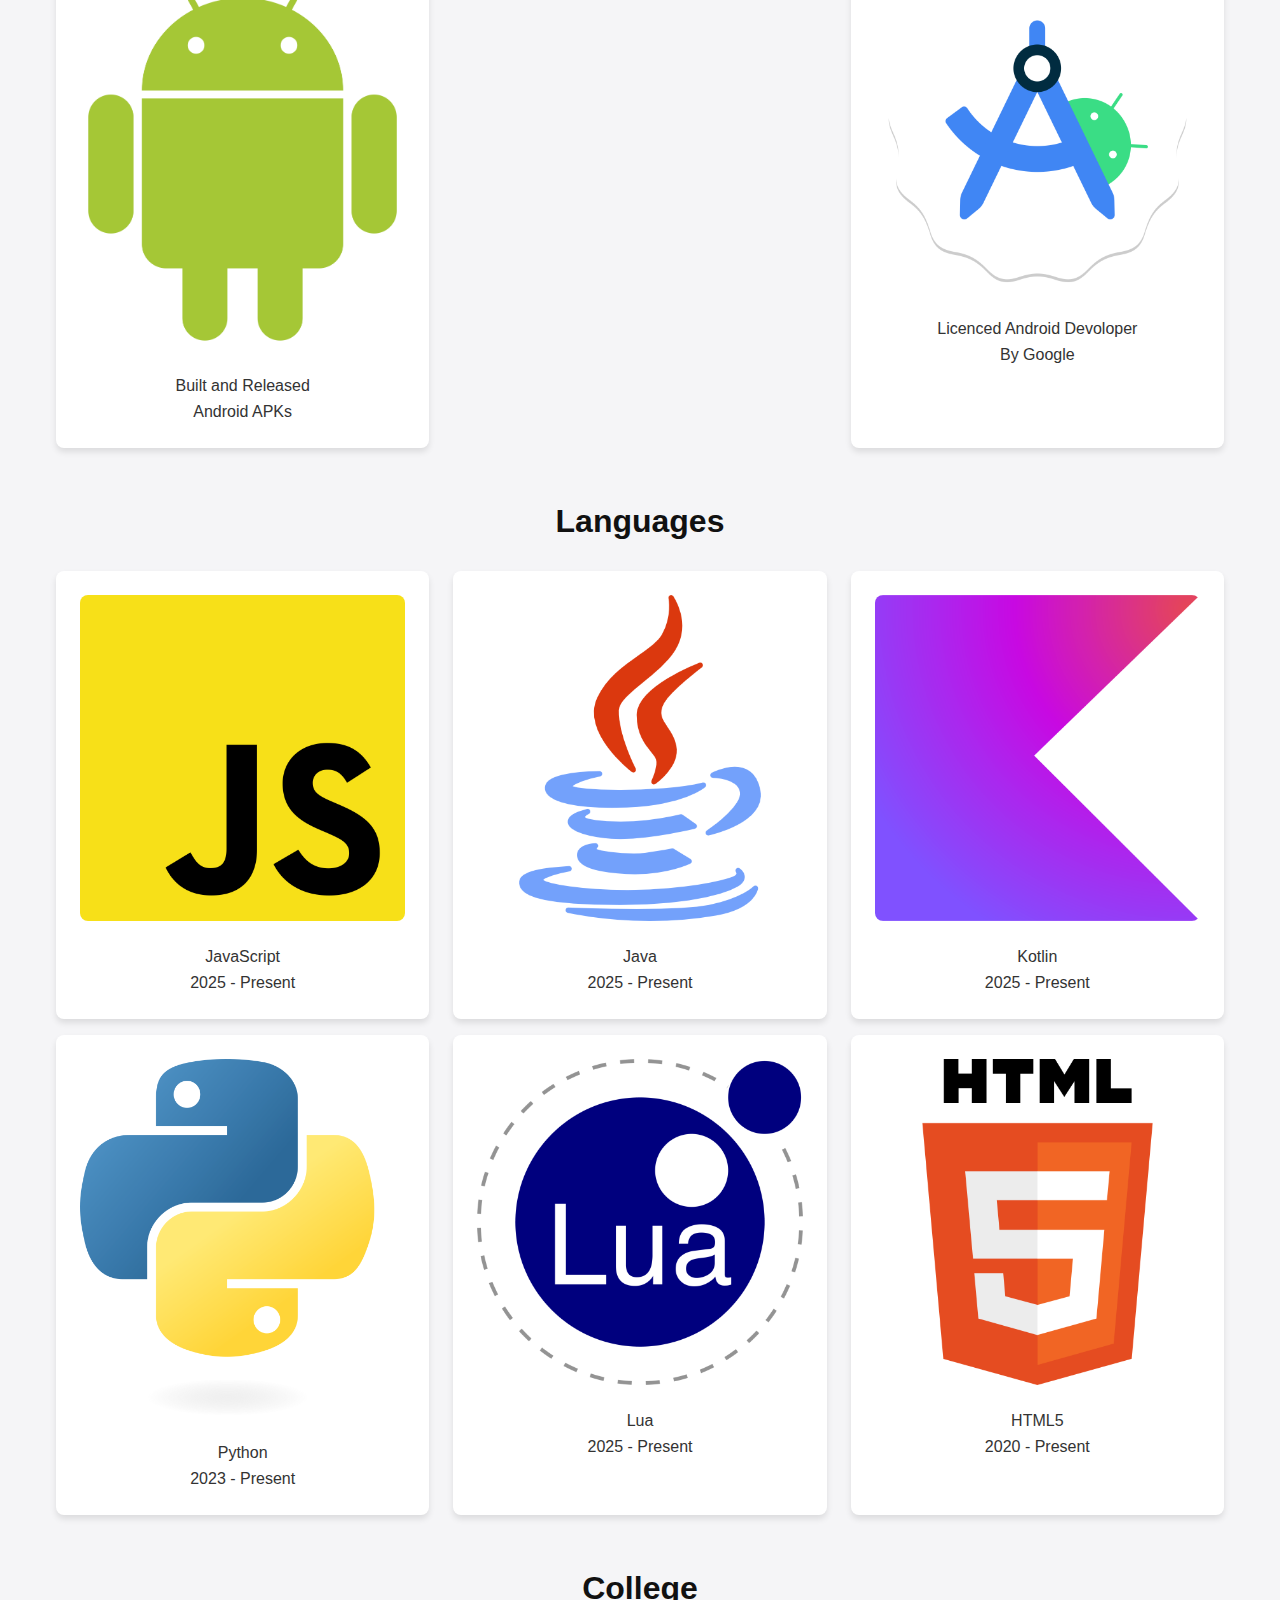
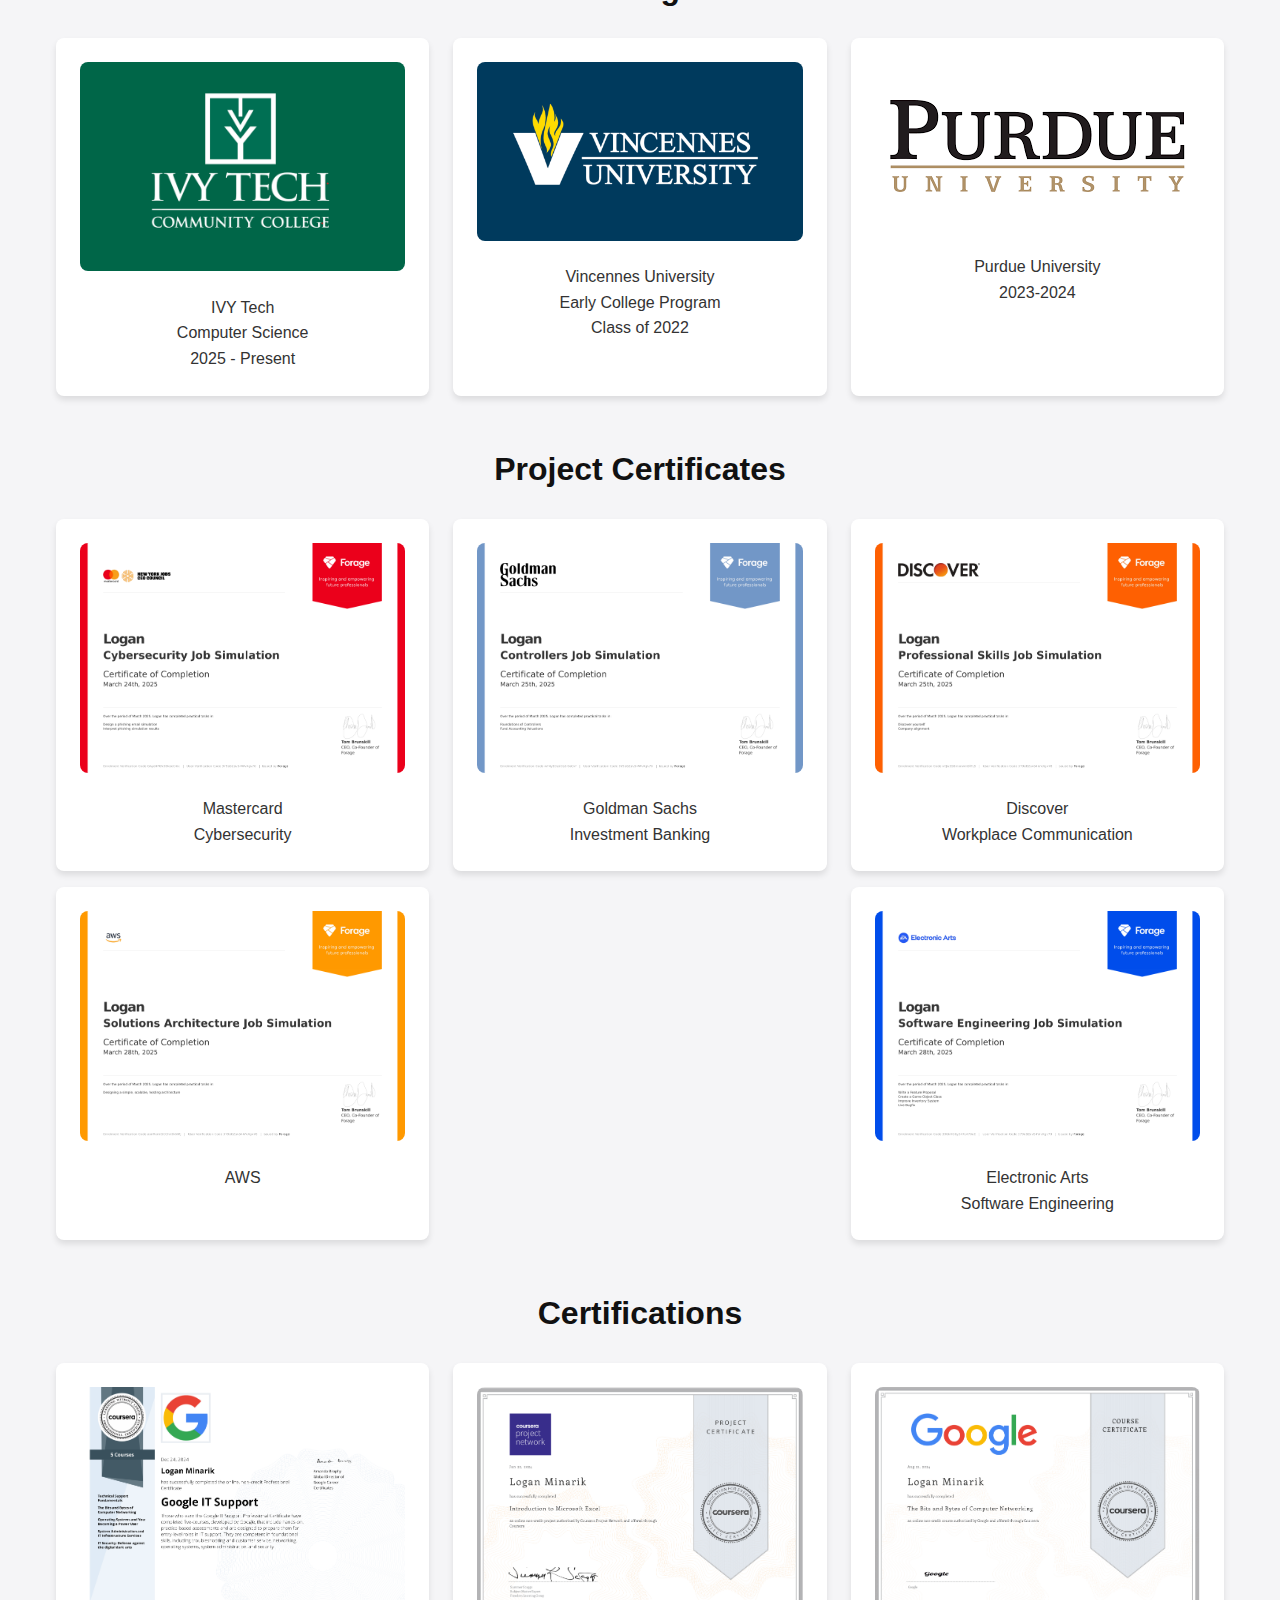
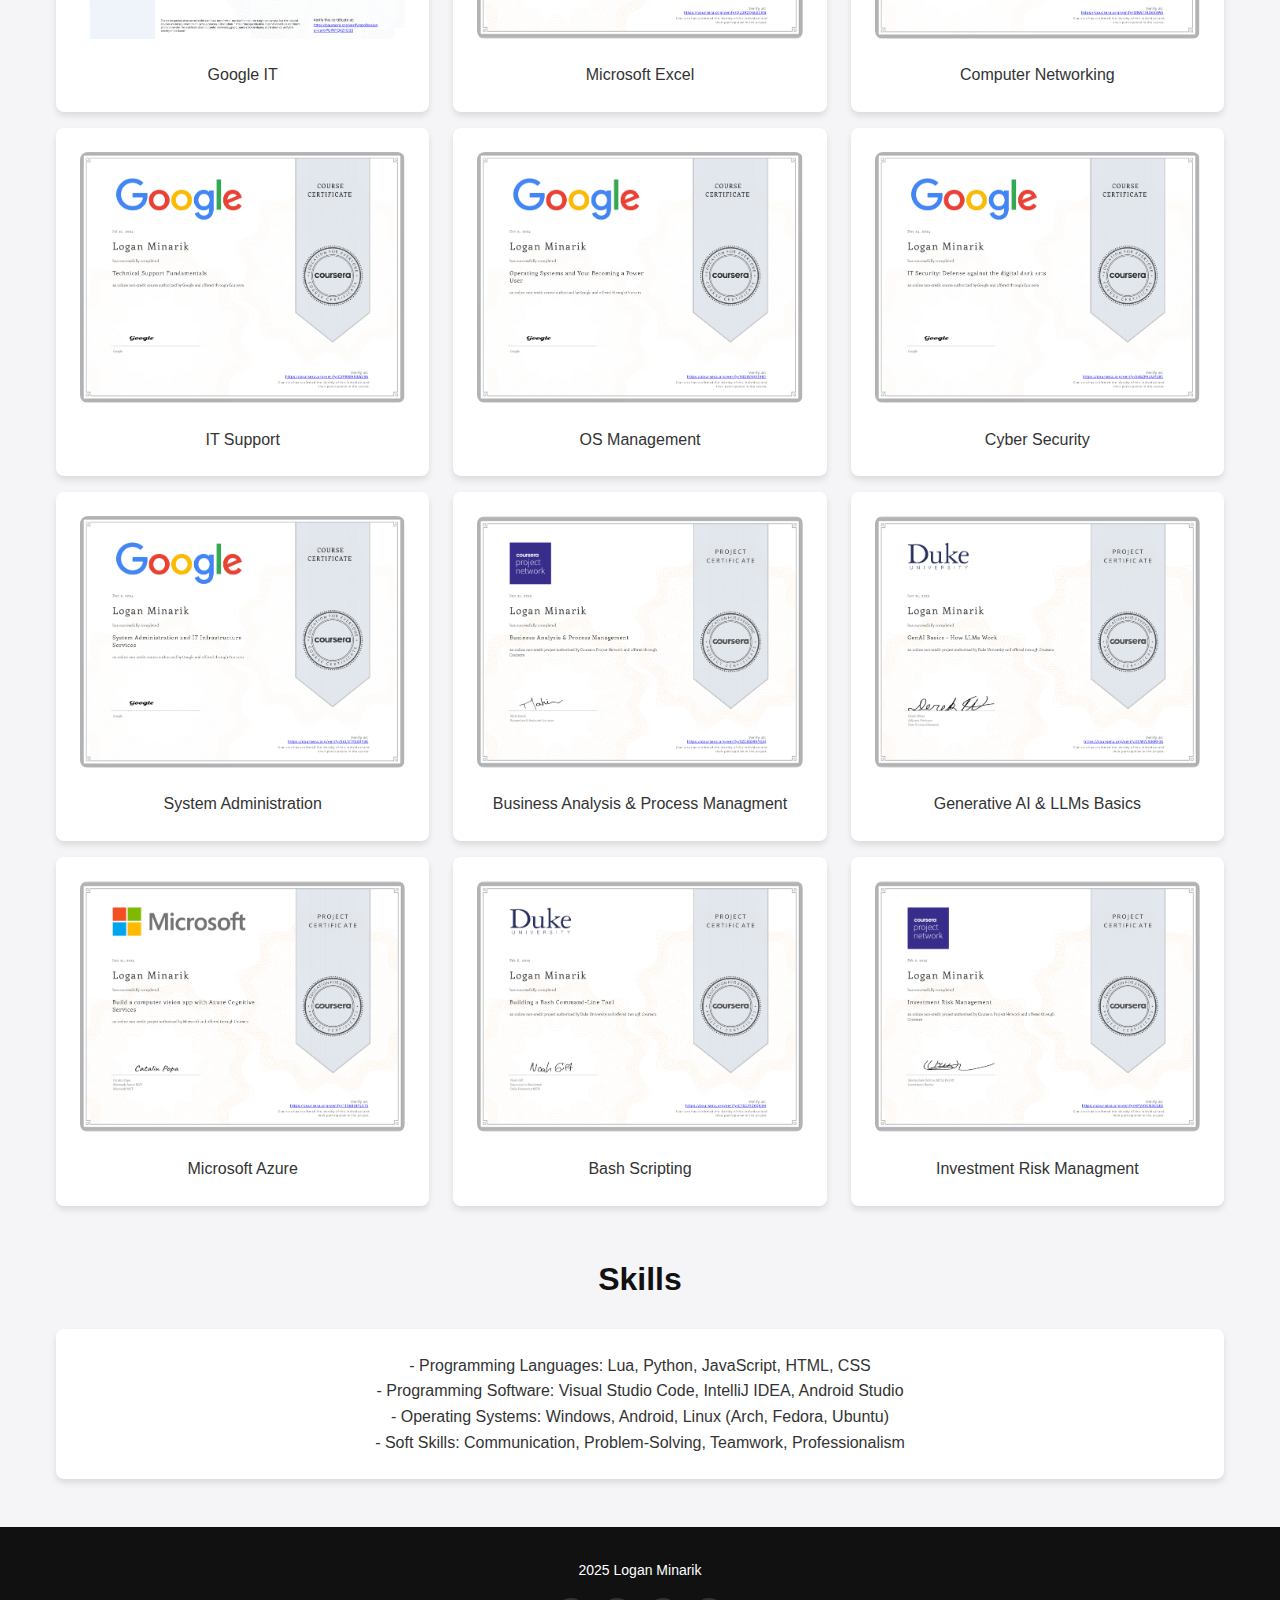
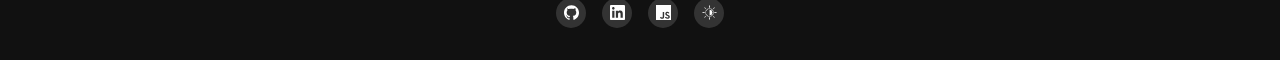
==== commit 7041c4fa: "ATS" ====
--- a/index.html
+++ b/index.html
@@ -7,6 +7,7 @@
     <meta name="viewport" content="width=device-width, initial-scale=1.0">
     <title>Logan Minarik | Personal Website</title>
     <link rel="stylesheet" href="styles.css">
+    <script href="style.css"></script>
     <style>
         * {
             margin: 0;
@@ -224,6 +225,7 @@
                     - Recived certifications from, Coursera, Google, Microsoft, and Duke University<br>
                     - Recived job simulation training from, Goldman Sachs, Mastercard, Discover, AWS, and Electronic Arts<br>
                     - Became a licensed Android developer<br>
+                    - Started a FOSS computer language development project based on C<br>
                 </p>
             </div>
         </section>
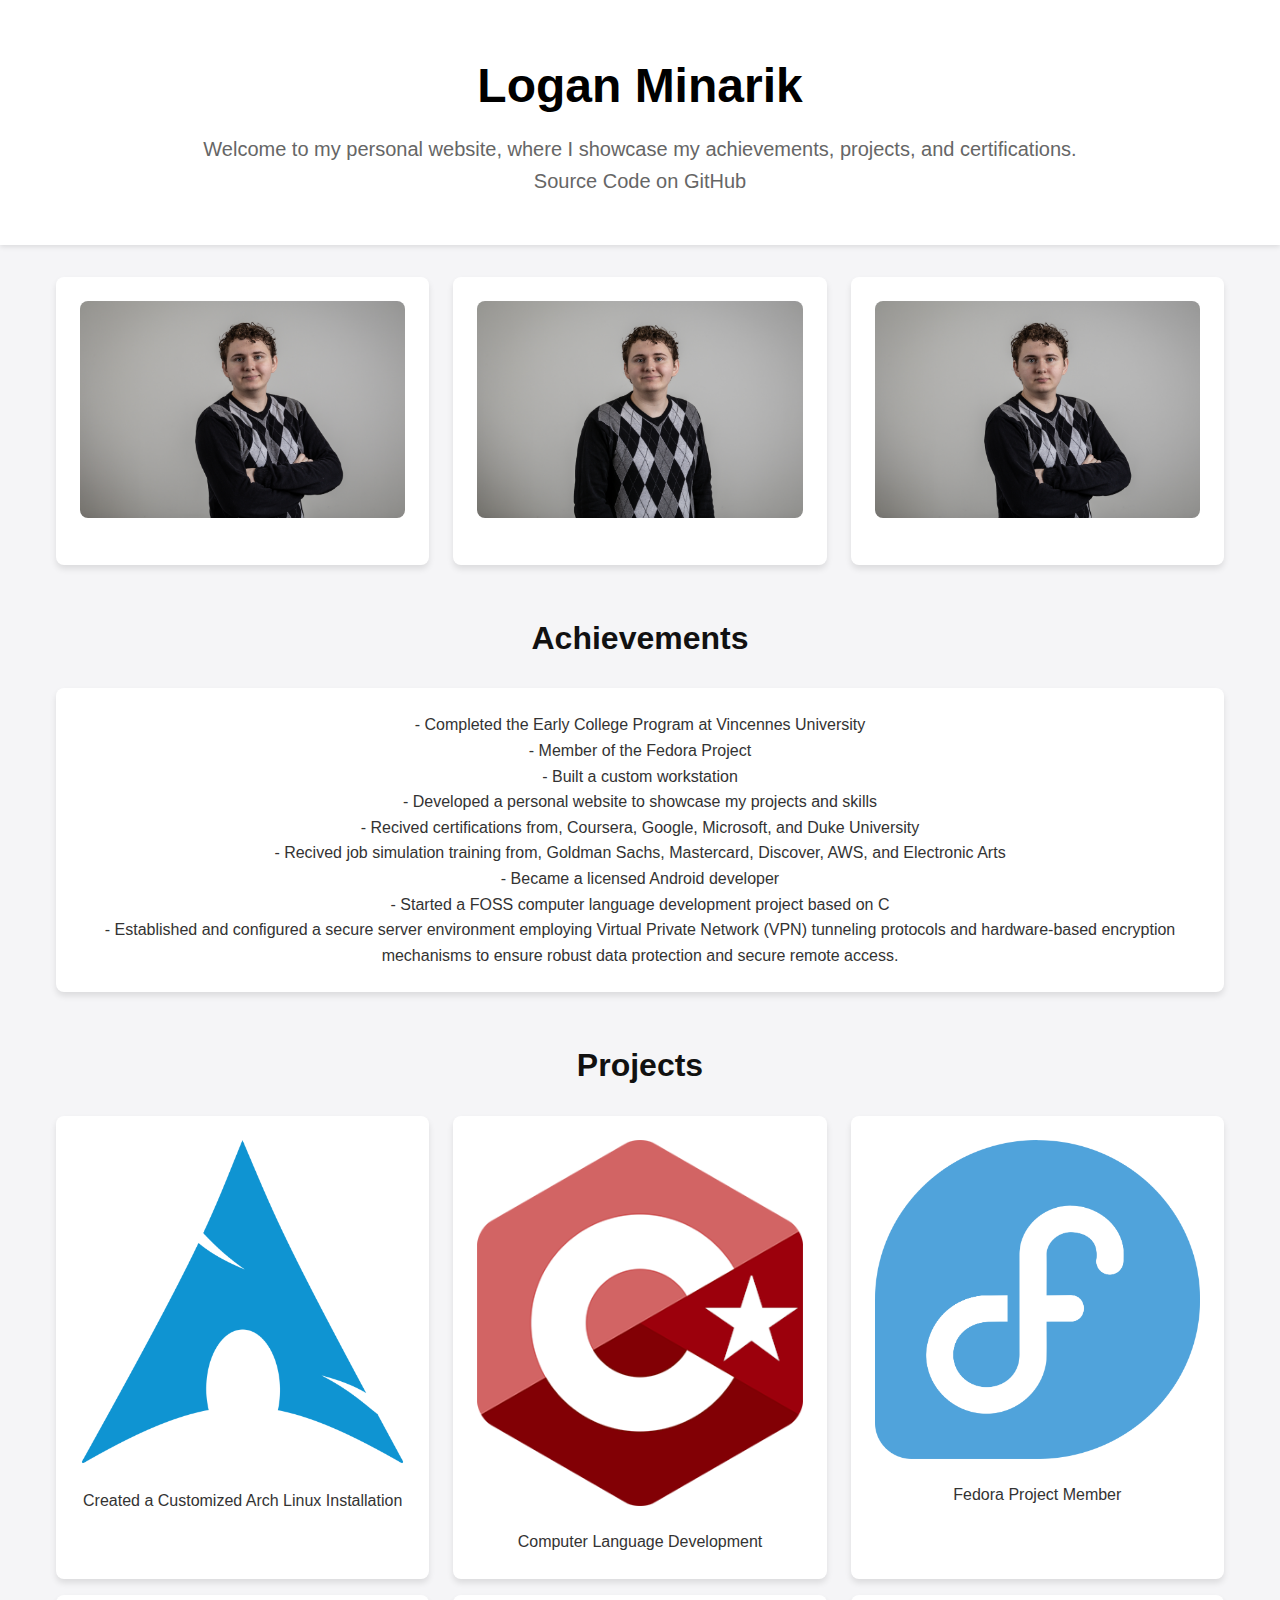
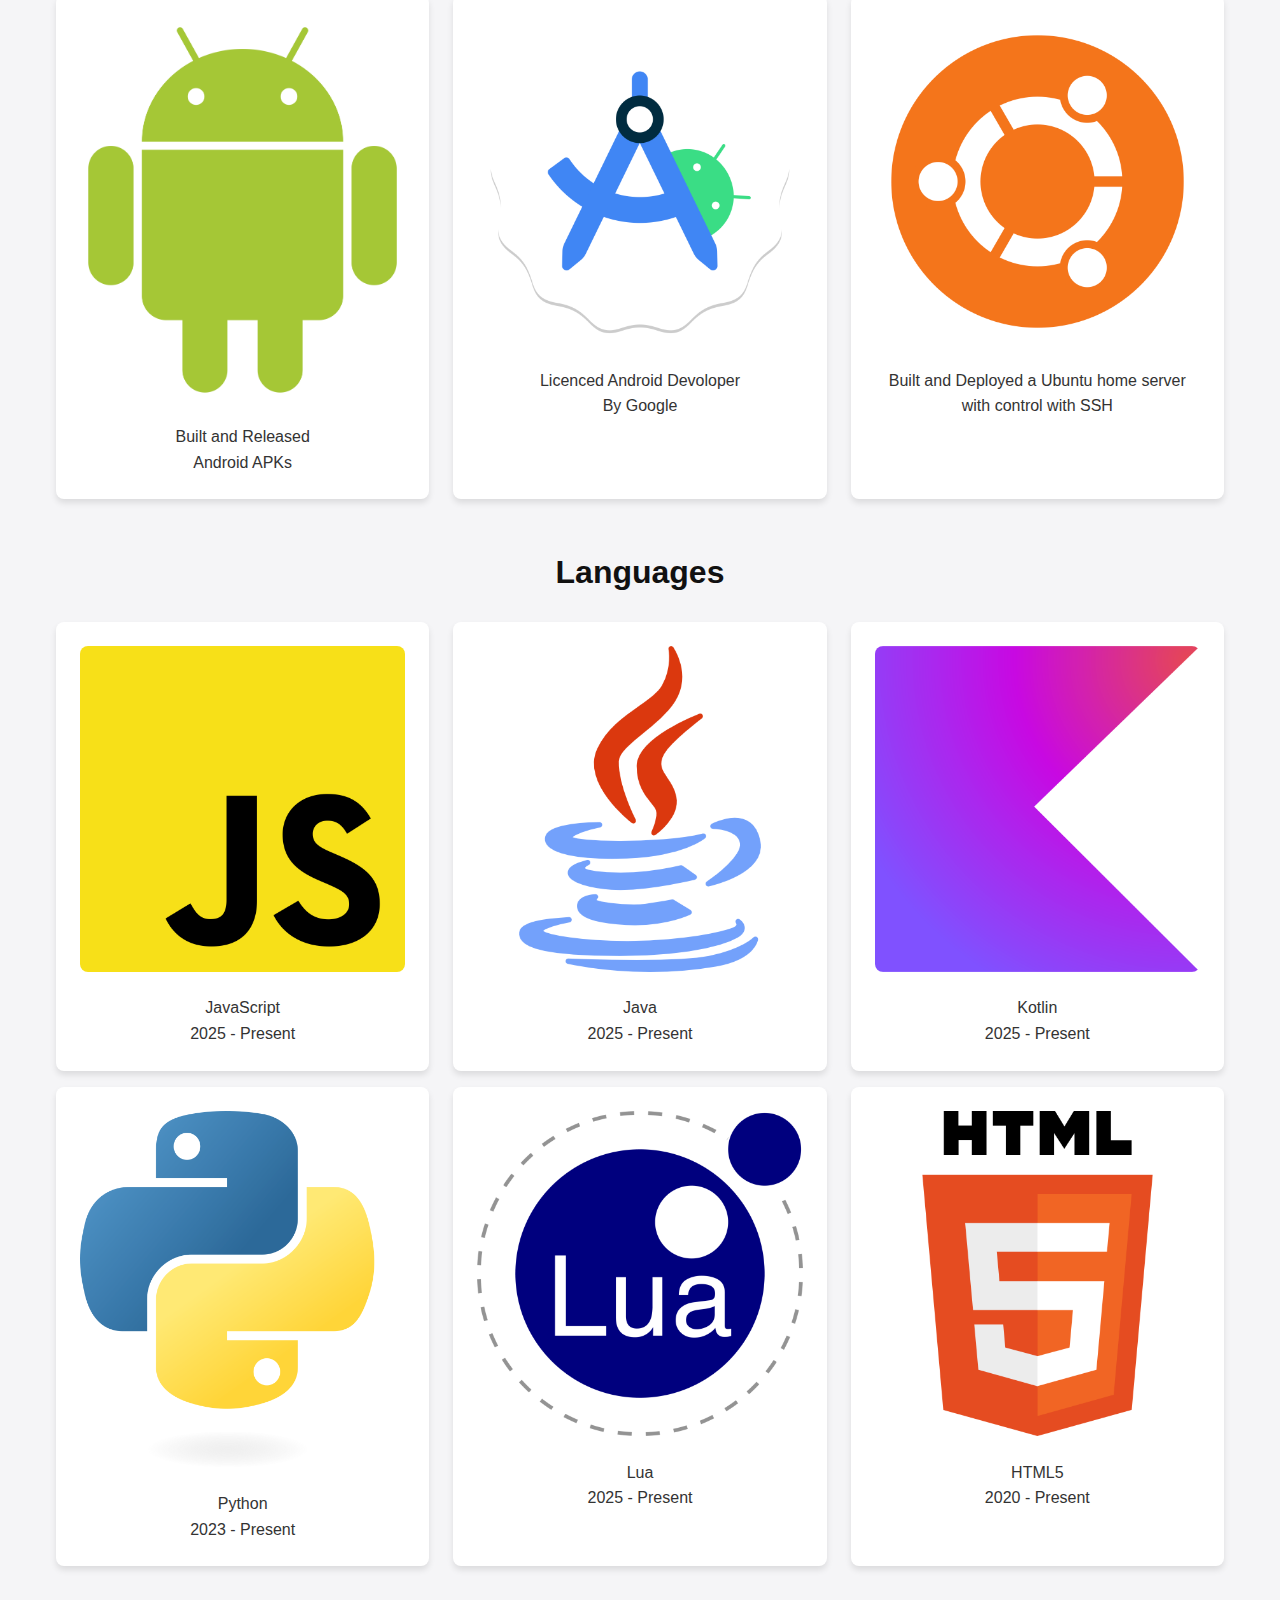
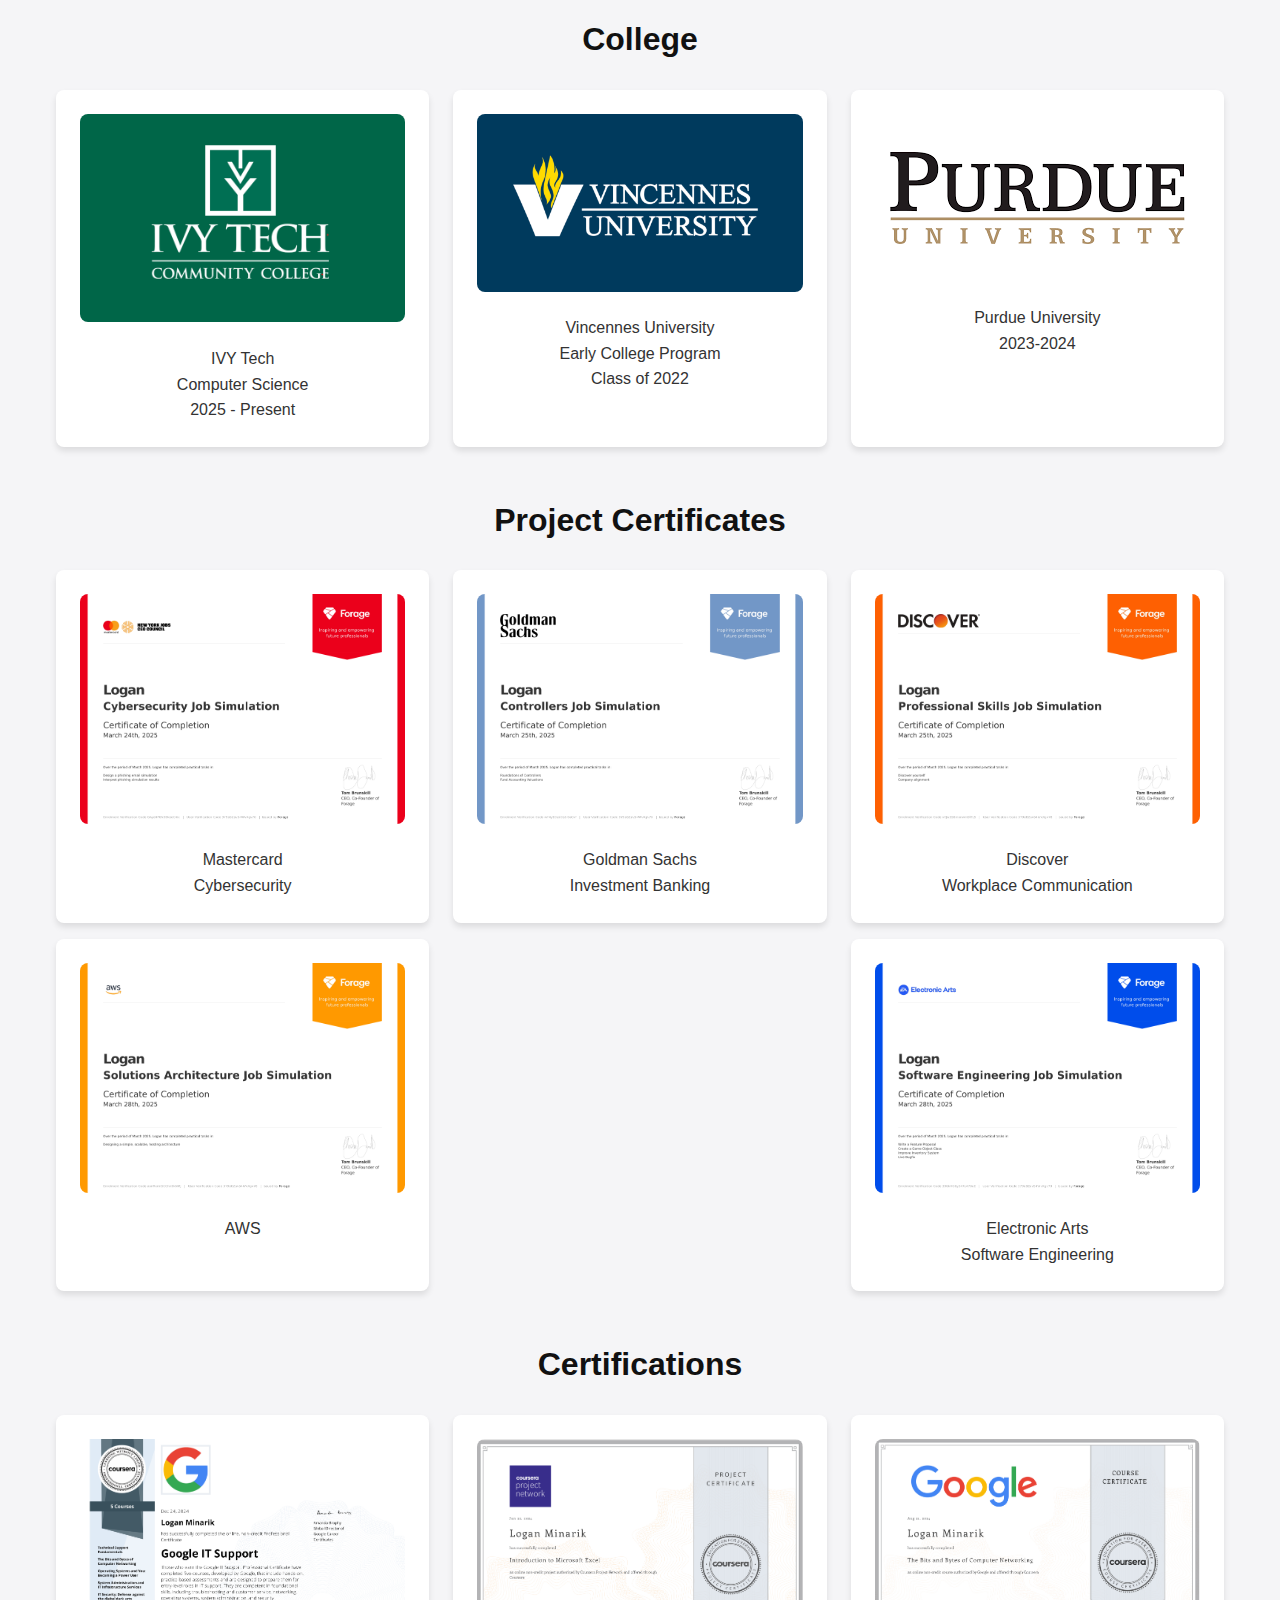
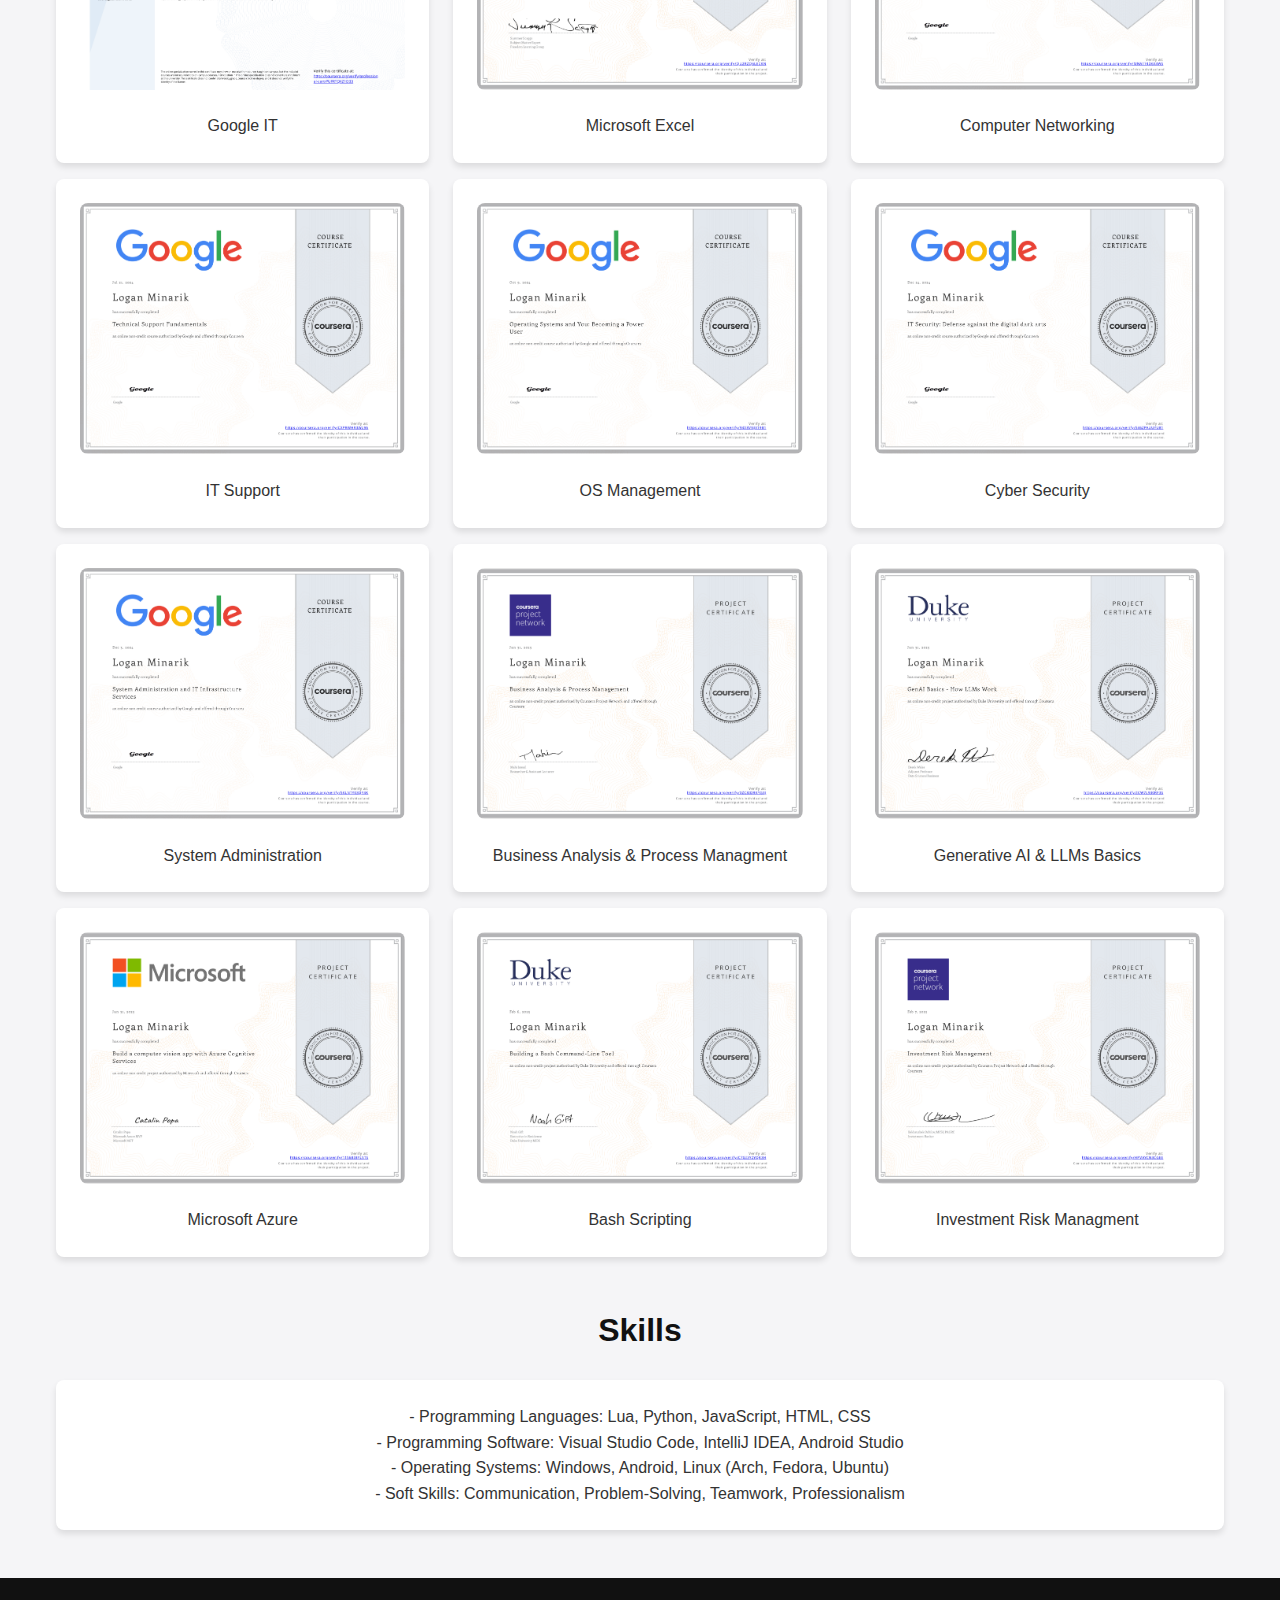
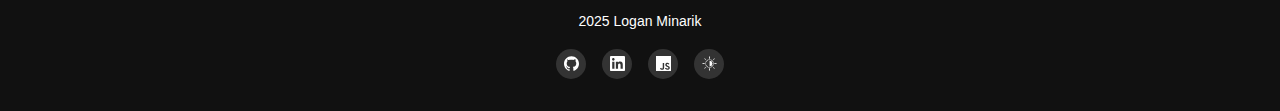
==== commit d322911c: "Ubuntu Server" ====
--- a/index.html
+++ b/index.html
@@ -226,6 +226,9 @@
                     - Recived job simulation training from, Goldman Sachs, Mastercard, Discover, AWS, and Electronic Arts<br>
                     - Became a licensed Android developer<br>
                     - Started a FOSS computer language development project based on C<br>
+                    - Established and configured a secure server environment employing Virtual Private Network (VPN)
+                     tunneling protocols and hardware-based encryption mechanisms to ensure robust data protection
+                      and secure remote access.<br>
                 </p>
             </div>
         </section>
@@ -258,7 +261,10 @@
                     <p>By Google</p>
                     
                 </div>
-                
+                <div class="card">
+                    <img src="icons/Ubuntu.png" alt="Project Image">
+                    <p>Built and Deployed a Ubuntu home server with control with SSH</p>
+                </div>
             </div>
             
         </section>
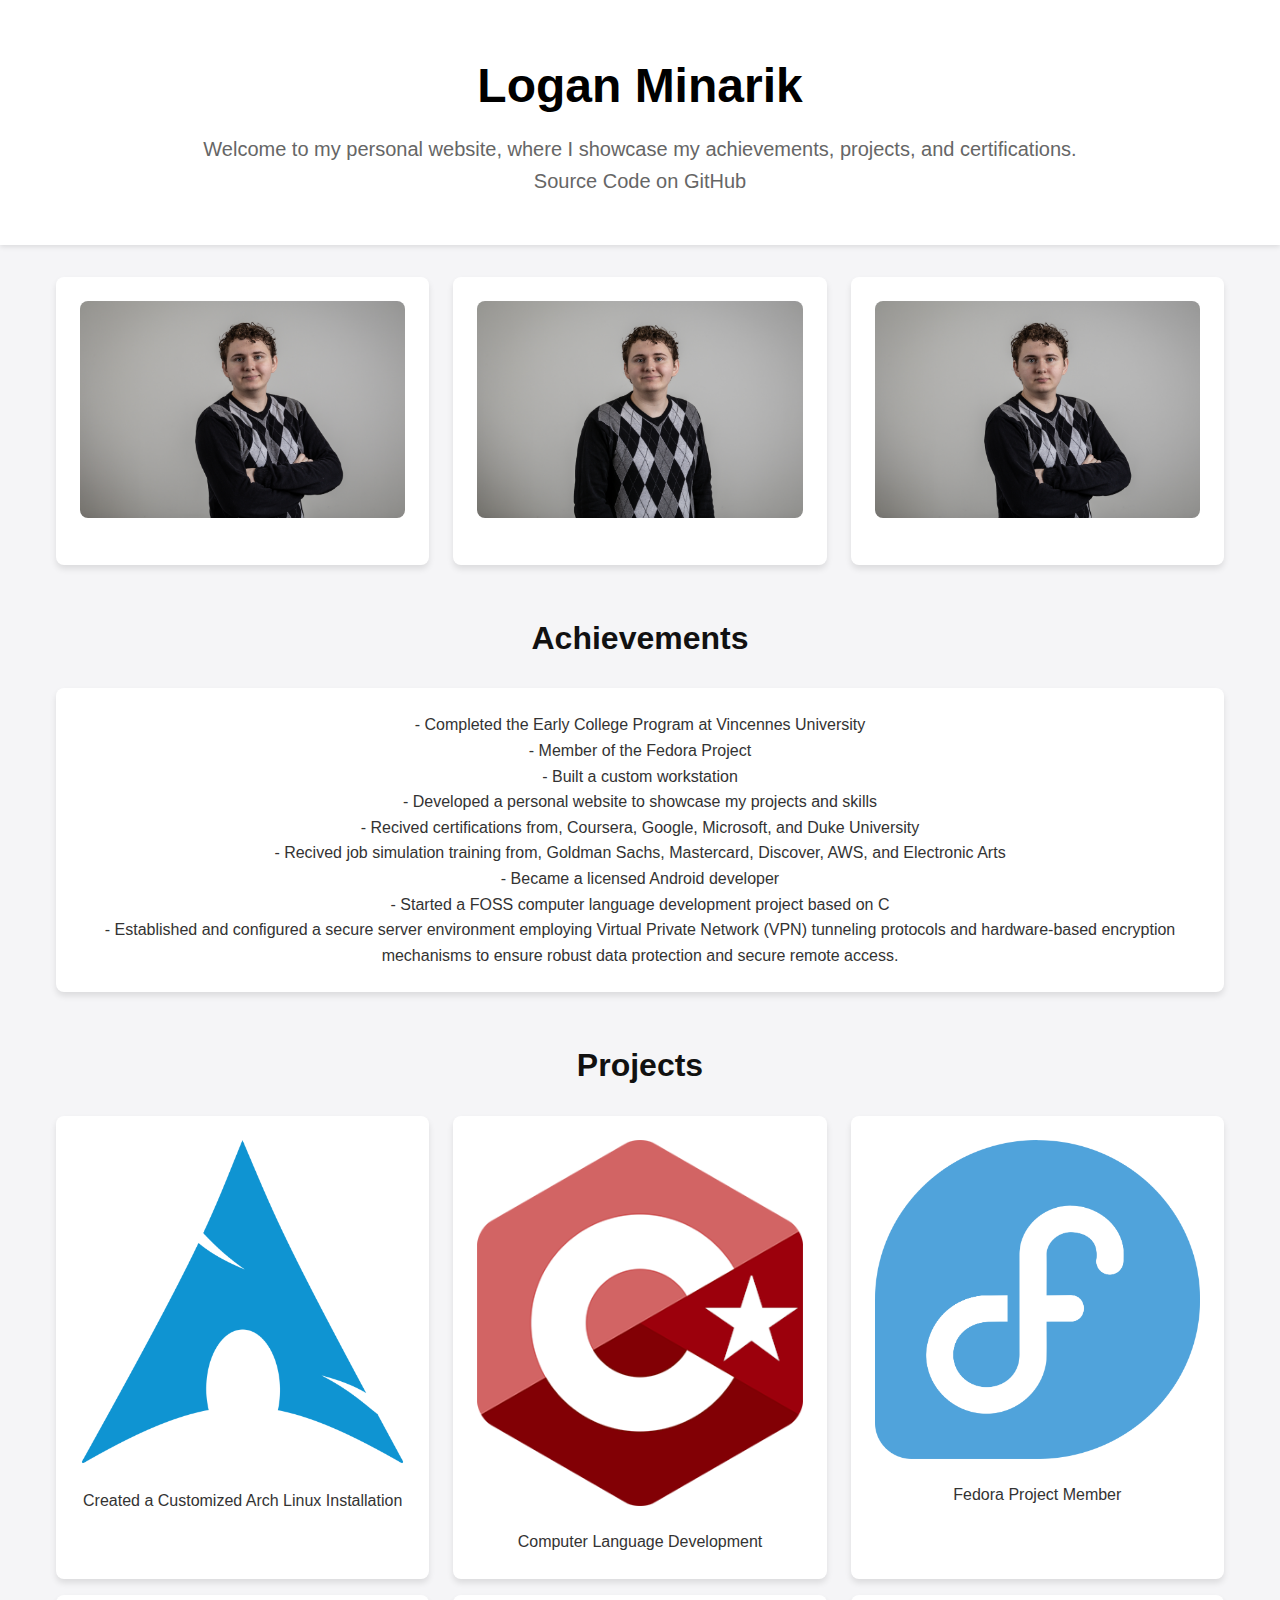
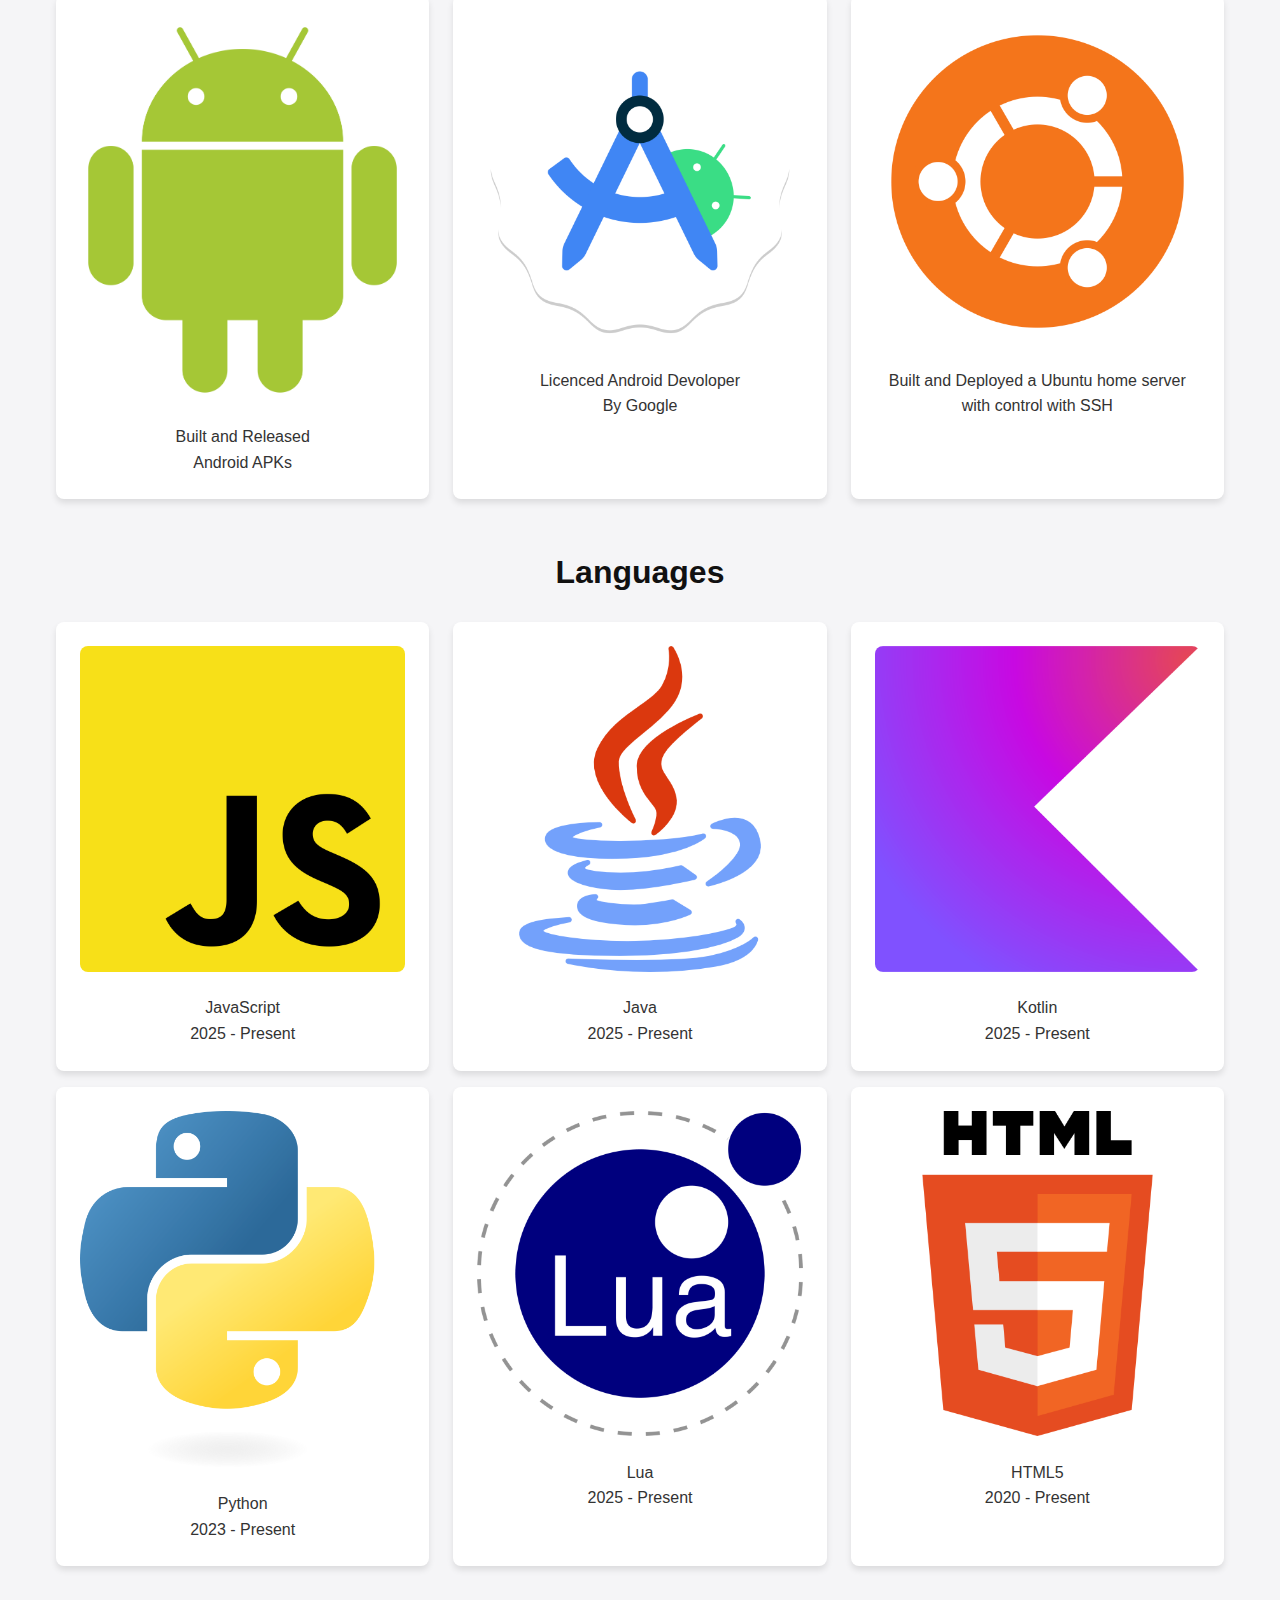
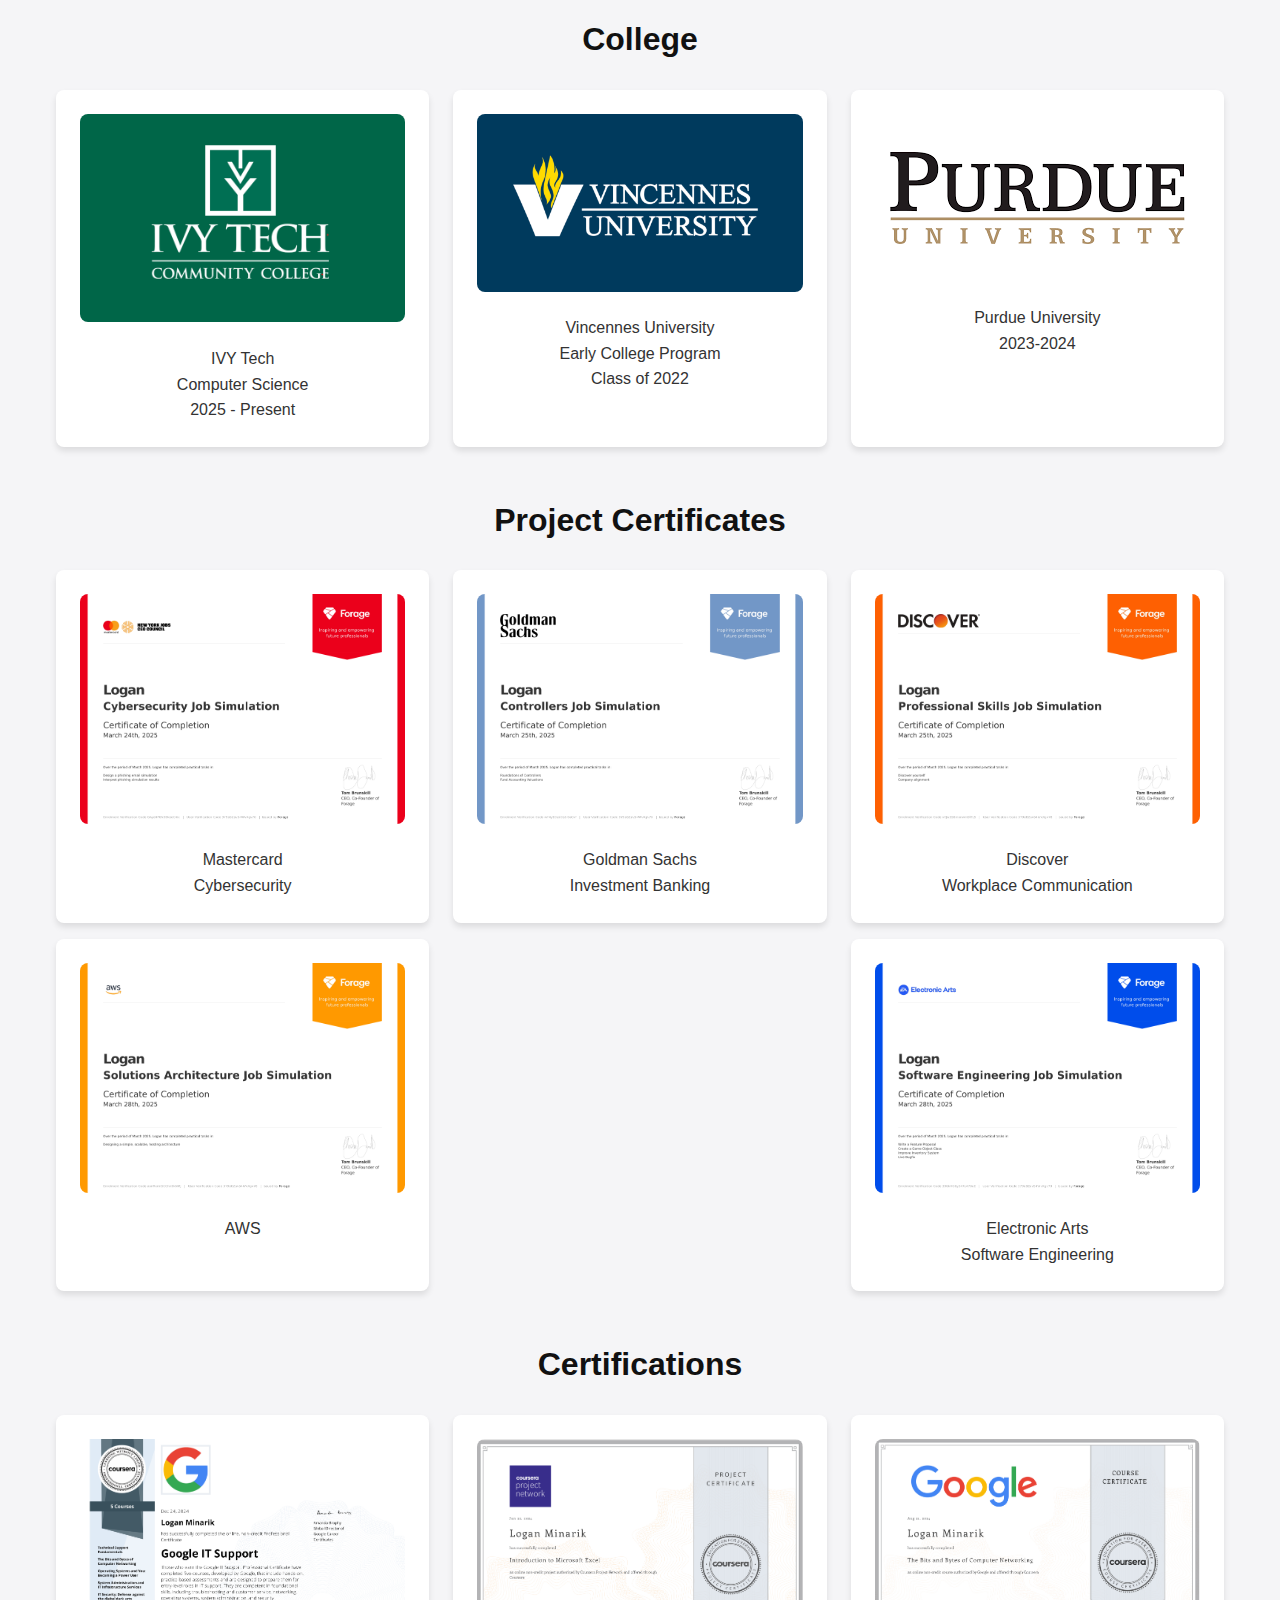
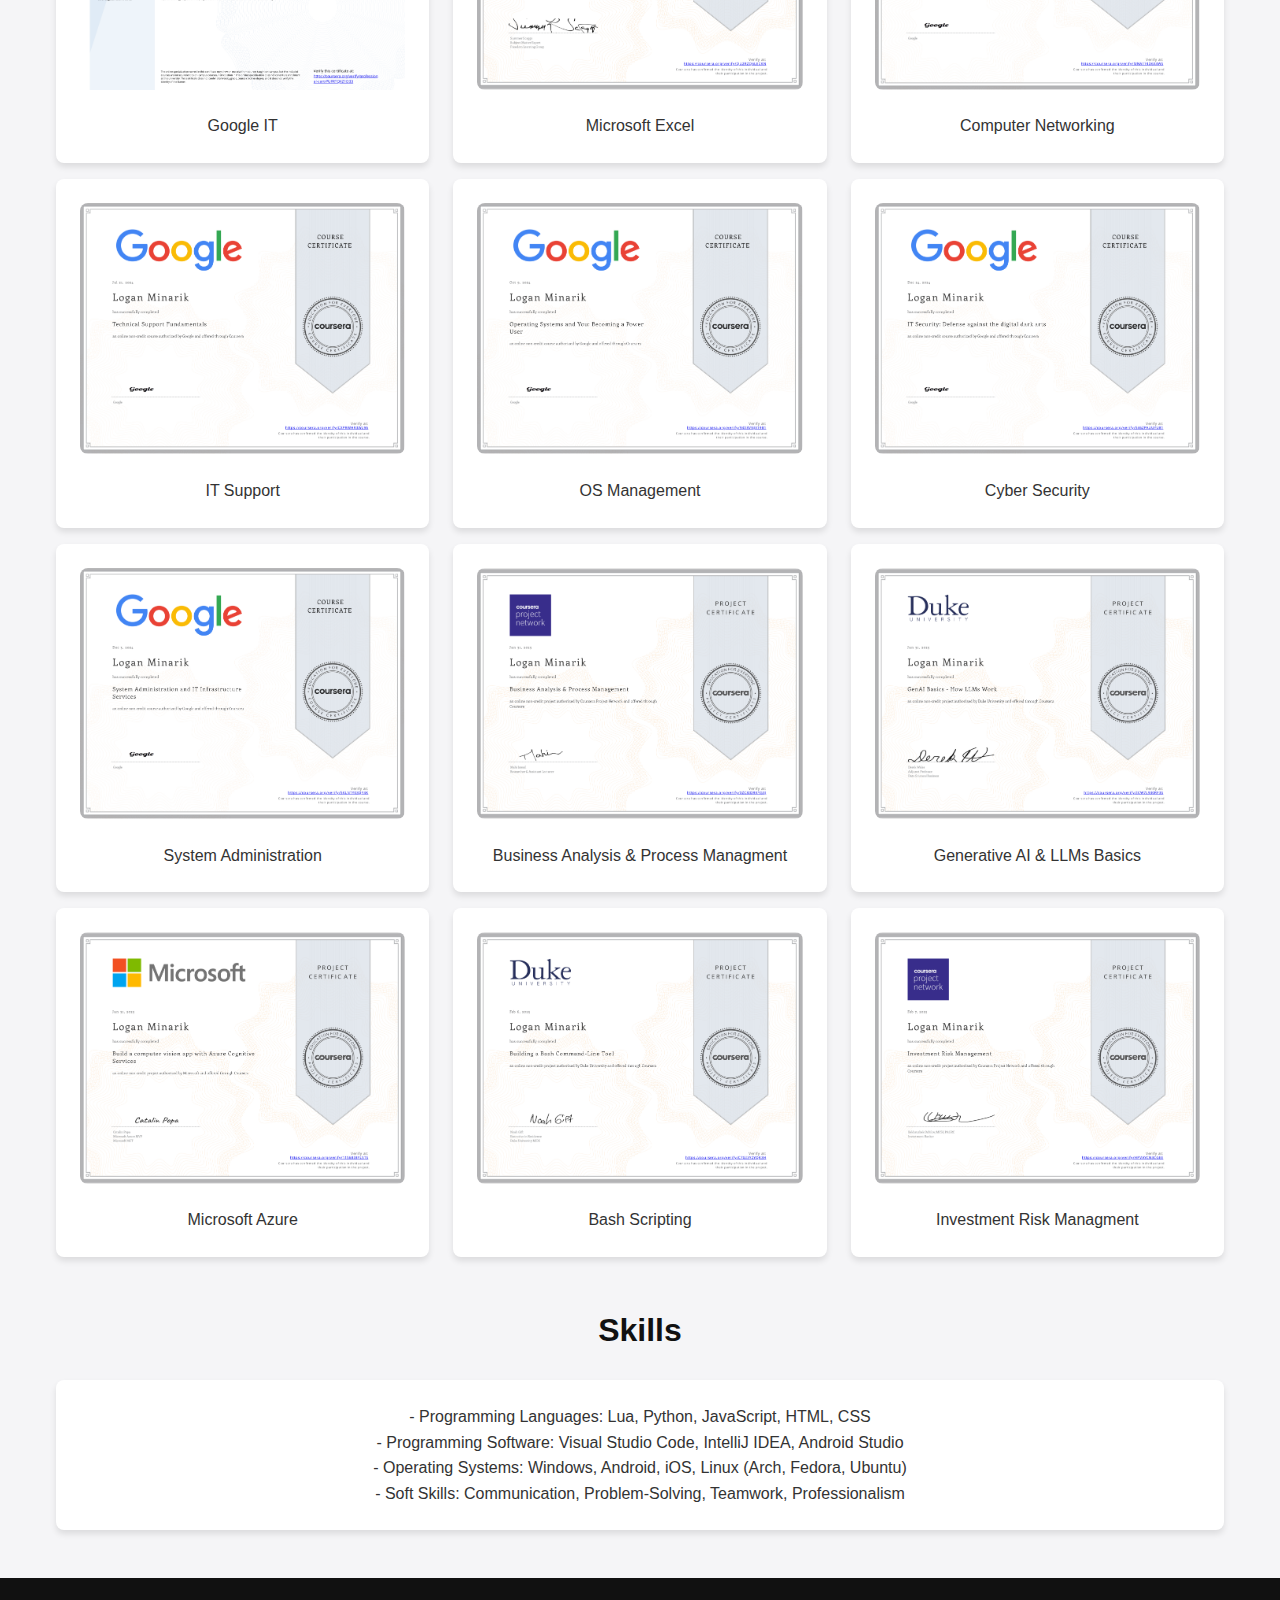
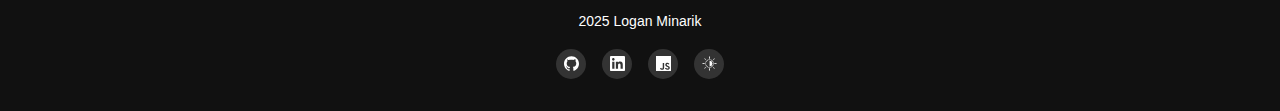
==== commit de6c7d9d: "iOS" ====
--- a/index.html
+++ b/index.html
@@ -442,7 +442,7 @@
                 <p>
                     - Programming Languages: Lua, Python, JavaScript, HTML, CSS<br>
                     - Programming Software: Visual Studio Code, IntelliJ IDEA, Android Studio<br>
-                    - Operating Systems: Windows, Android, Linux (Arch, Fedora, Ubuntu)<br>
+                    - Operating Systems: Windows, Android, iOS, Linux (Arch, Fedora, Ubuntu)<br>
                     - Soft Skills: Communication, Problem-Solving, Teamwork, Professionalism<br>
                     
                 </p>
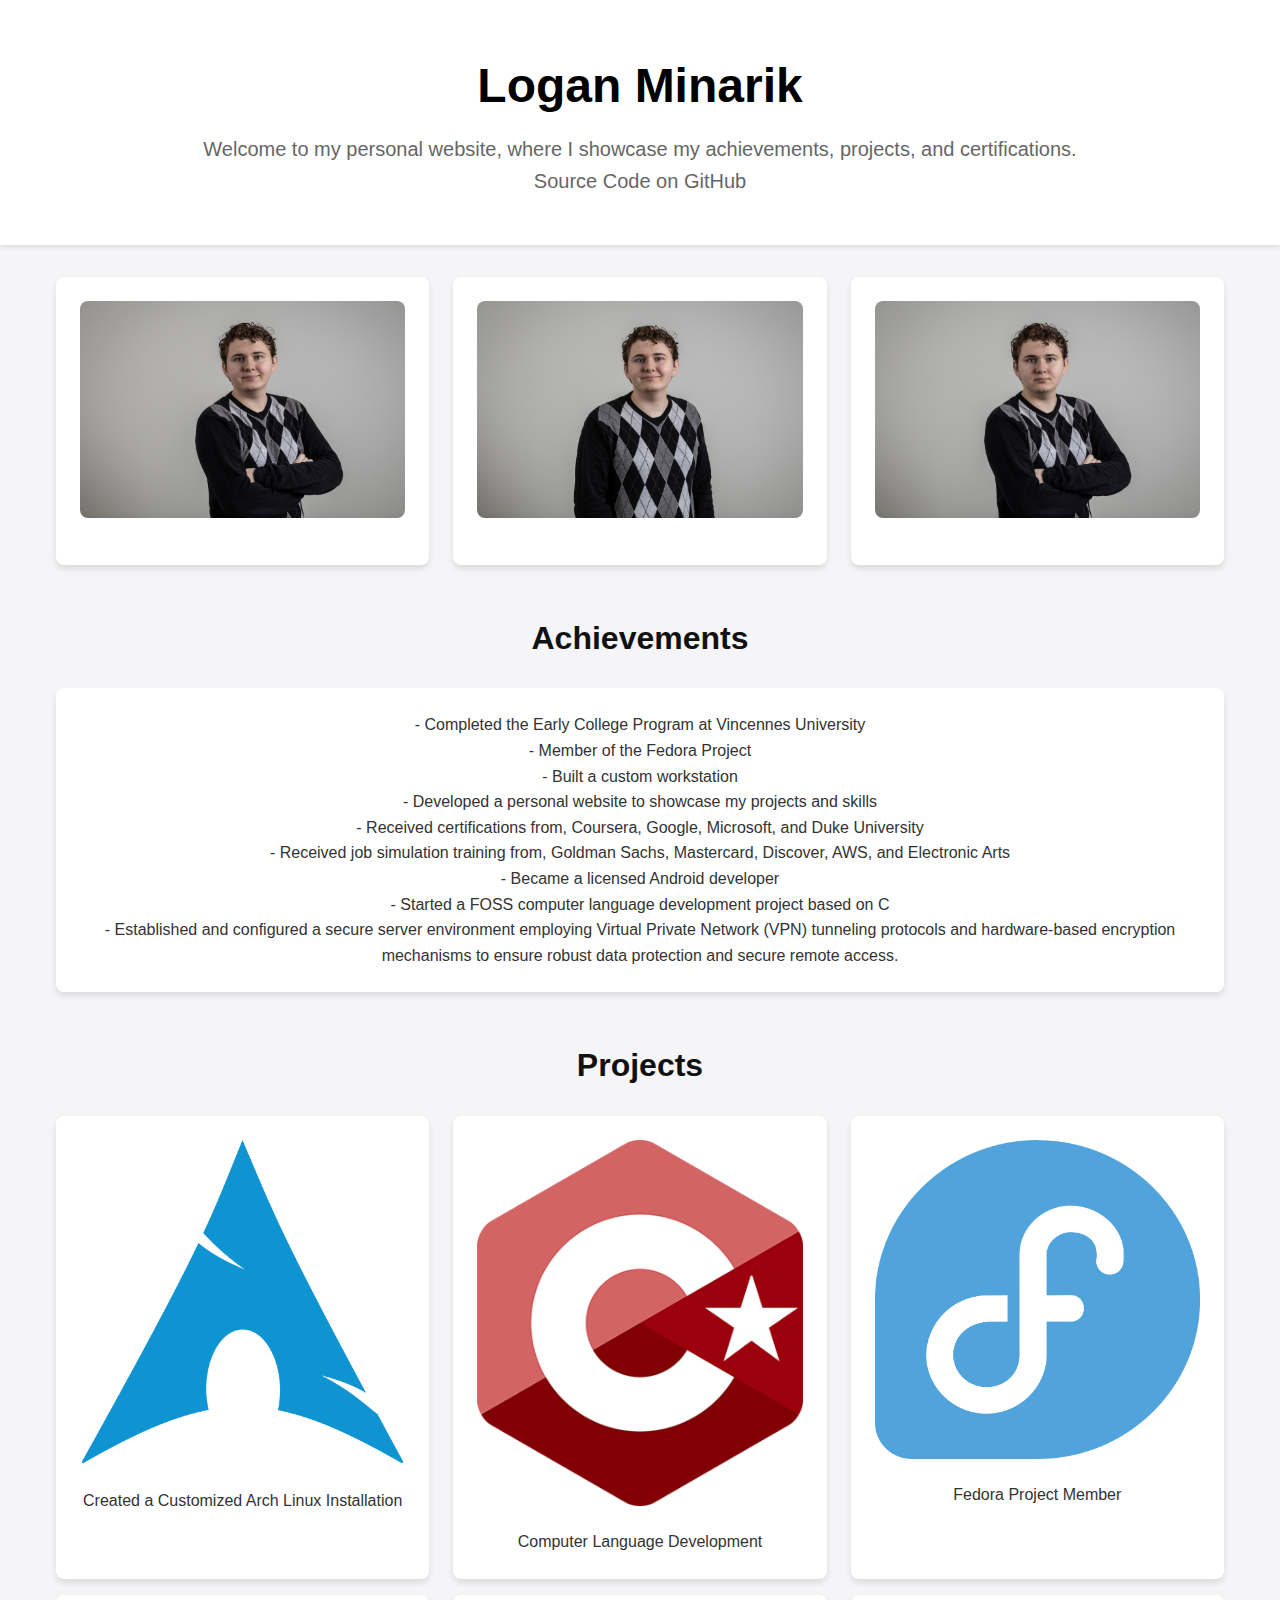
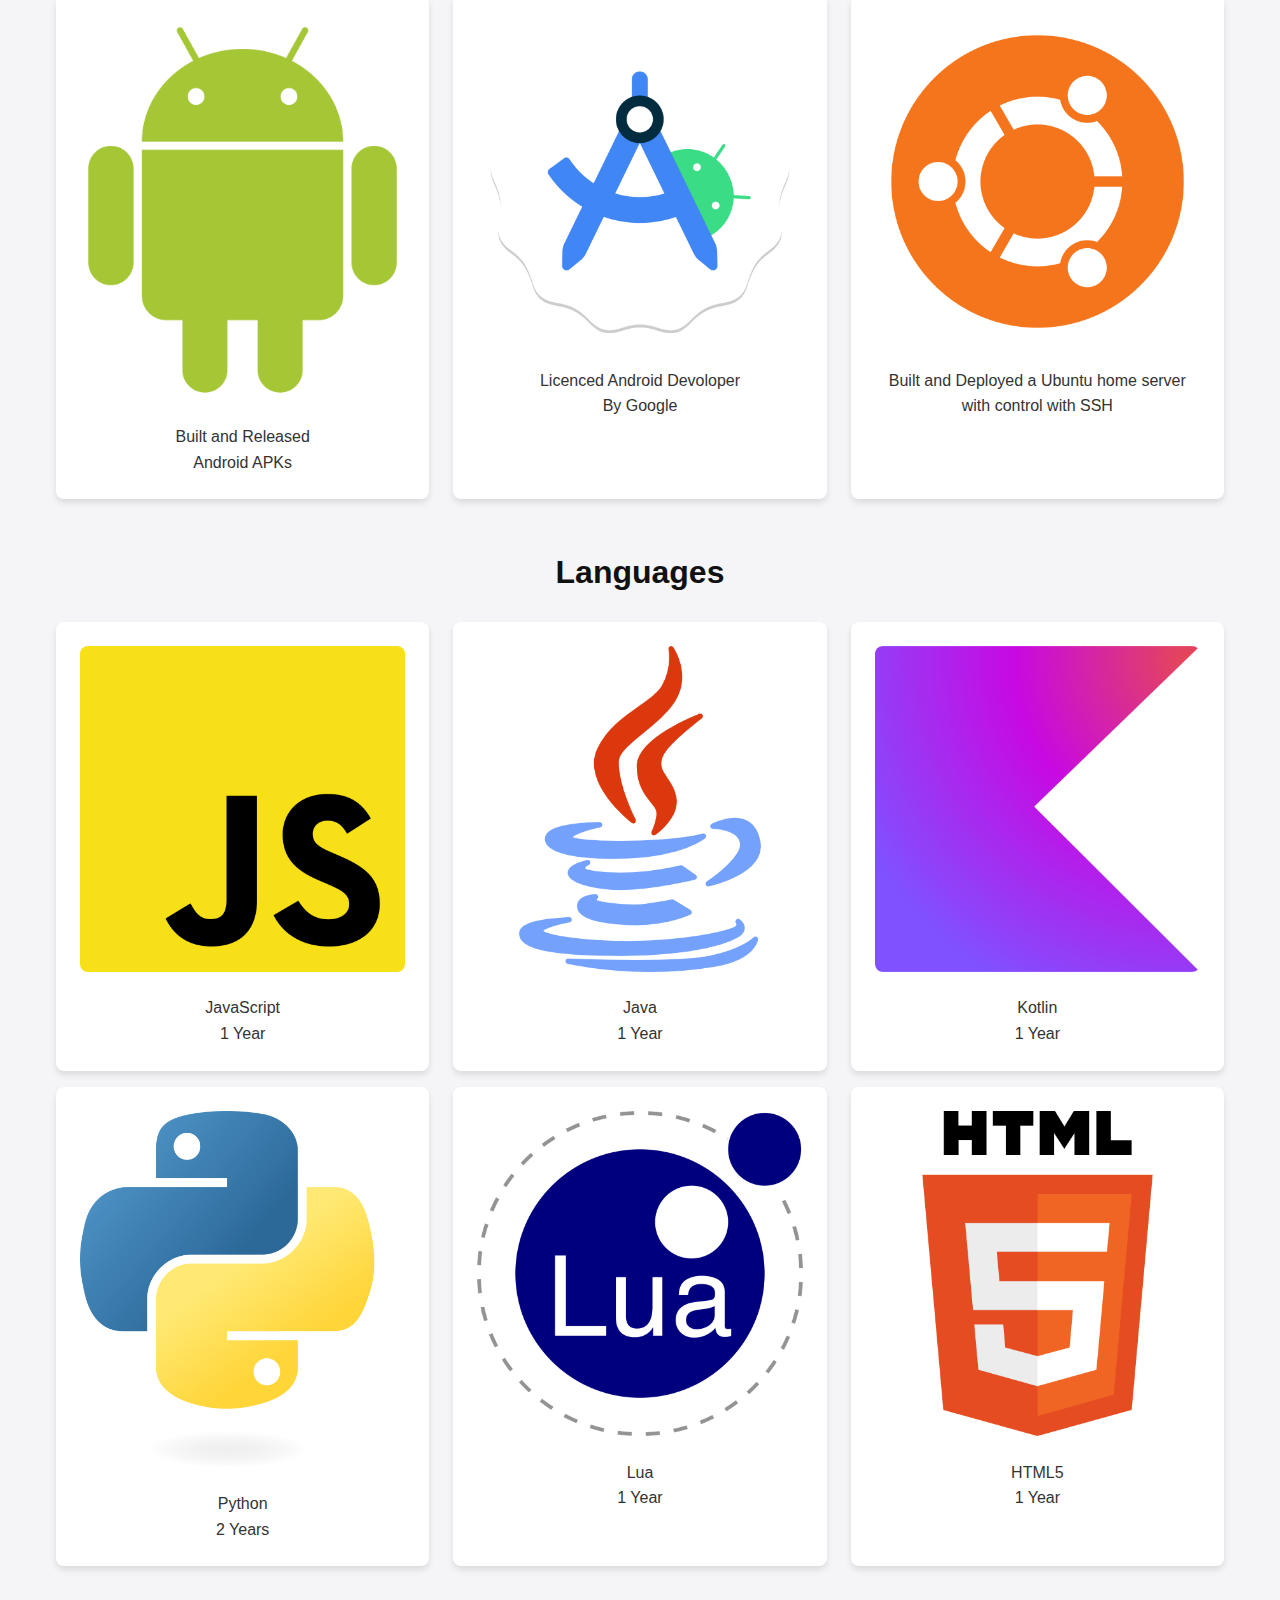
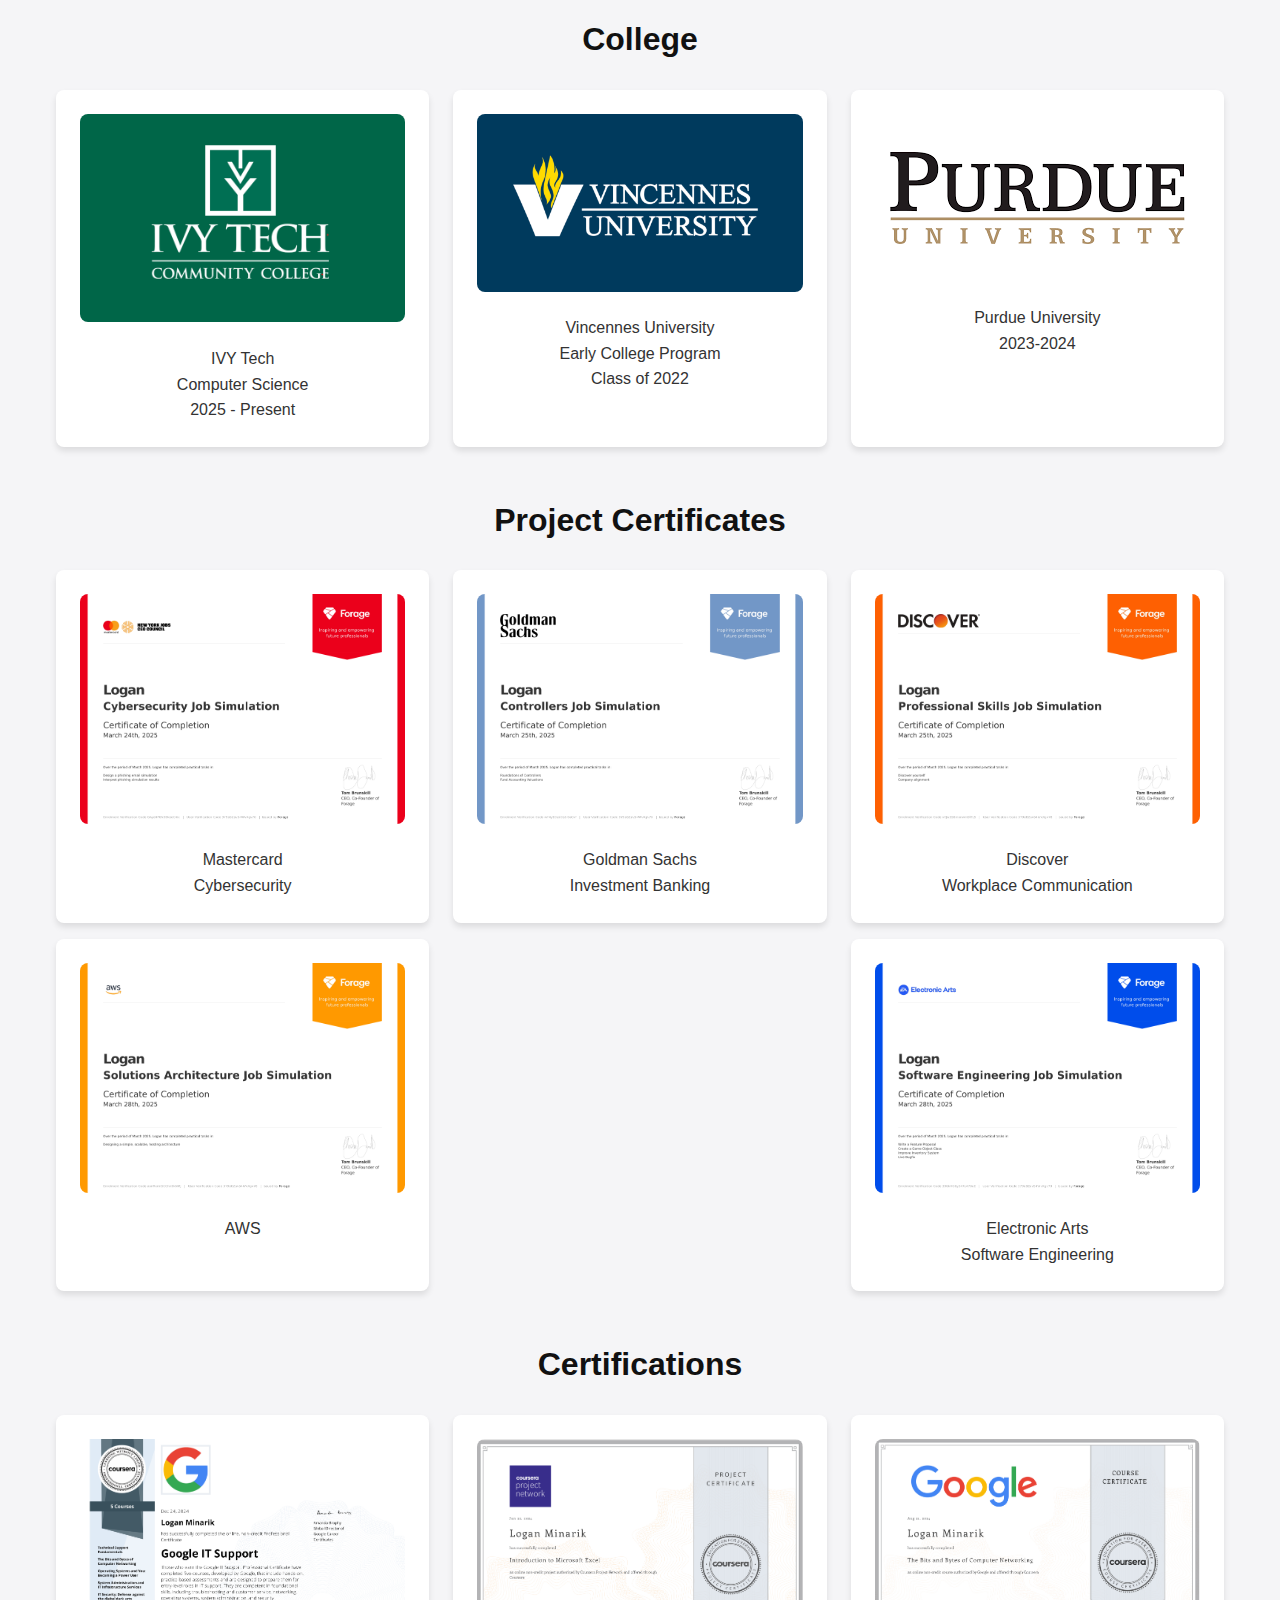
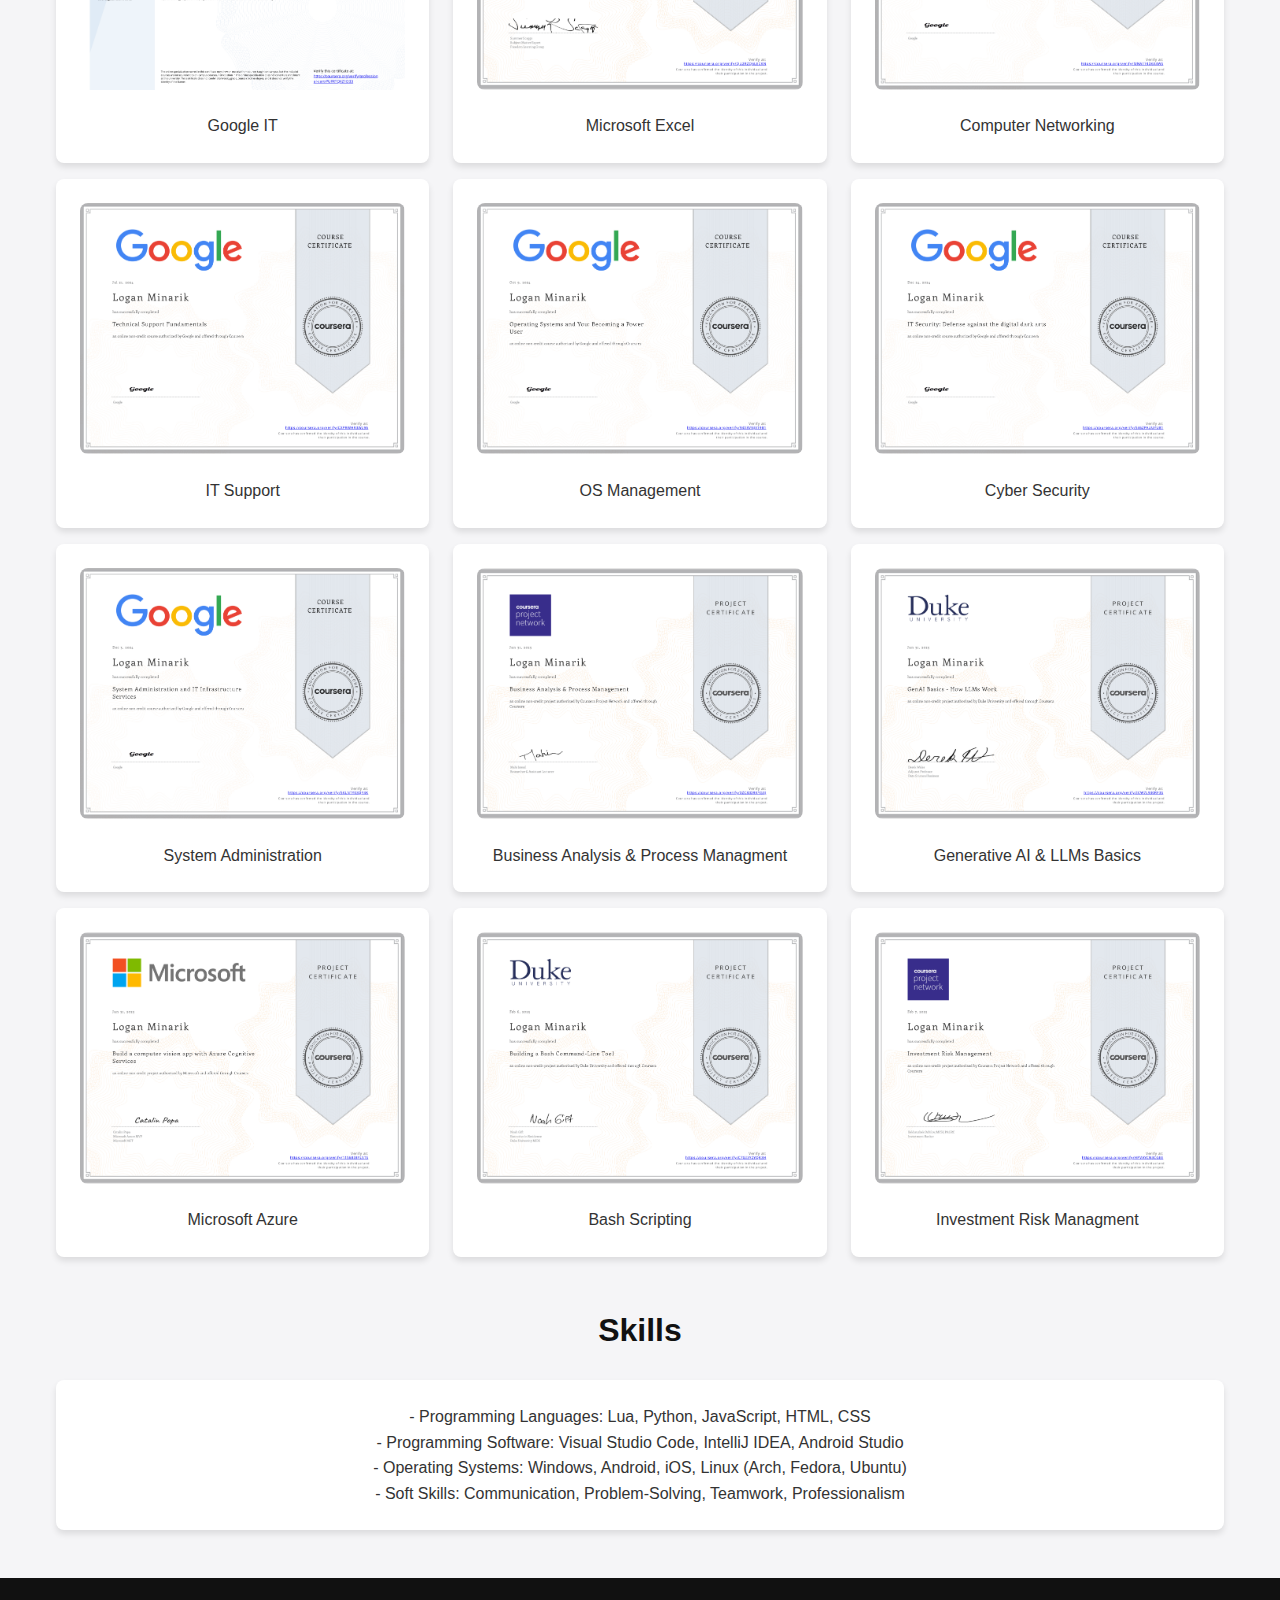
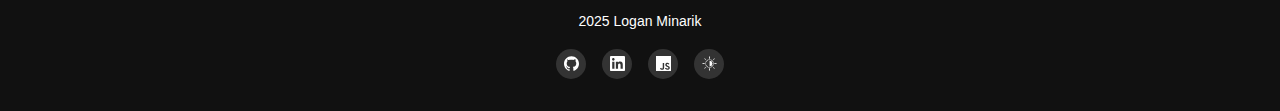
==== commit 58add2d5: "UI" ====
--- a/index.html
+++ b/index.html
@@ -222,8 +222,8 @@
                     - Member of the Fedora Project<br>
                     - Built a custom workstation<br>
                     - Developed a personal website to showcase my projects and skills<br>
-                    - Recived certifications from, Coursera, Google, Microsoft, and Duke University<br>
-                    - Recived job simulation training from, Goldman Sachs, Mastercard, Discover, AWS, and Electronic Arts<br>
+                    - Received certifications from, Coursera, Google, Microsoft, and Duke University<br>
+                    - Received job simulation training from, Goldman Sachs, Mastercard, Discover, AWS, and Electronic Arts<br>
                     - Became a licensed Android developer<br>
                     - Started a FOSS computer language development project based on C<br>
                     - Established and configured a secure server environment employing Virtual Private Network (VPN)
@@ -277,32 +277,34 @@
             <div class="card">
                 <img src="icons/JavaScript.png" alt="Project Image">
                 <p>JavaScript</p>
-                <p>2025 - Present</p>
+                <p>1 Year</p>
+                <!-- started back in 2021-->
+                <!-- the time is referenced from 2025, starting with Kotlin making it year 1-->
             </div>
             <div class="card">
                 <img src="icons/Java.png" alt="Project Image">
                 <p>Java</p>
-                <p>2025 - Present</p>
+                <p>1 Year</p>
             </div>
             <div class="card">
                 <img src="icons/Kotlin.png" alt="Project Image">
                 <p>Kotlin</p>
-                <p>2025 - Present</p>
+                <p>1 Year</p>
             </div>
             <div class="card">
                 <img src="icons/Python.png" alt="Project Image">
                 <p>Python</p>
-                <p>2023 - Present</p>
+                <p>2 Years</p>
             </div>
             <div class="card">
                 <img src="icons/Lua.png" alt="Project Image">
                 <p>Lua</p>
-                <p>2025 - Present</p>
+                <p>1 Year</p>
             </div>
             <div class="card">
                 <img src="icons/HTML5.png" alt="Project Image">
                 <p>HTML5</p>
-                <p>2020 - Present</p>
+                <p>1 Year</p>
         </section>
 
         <section>
